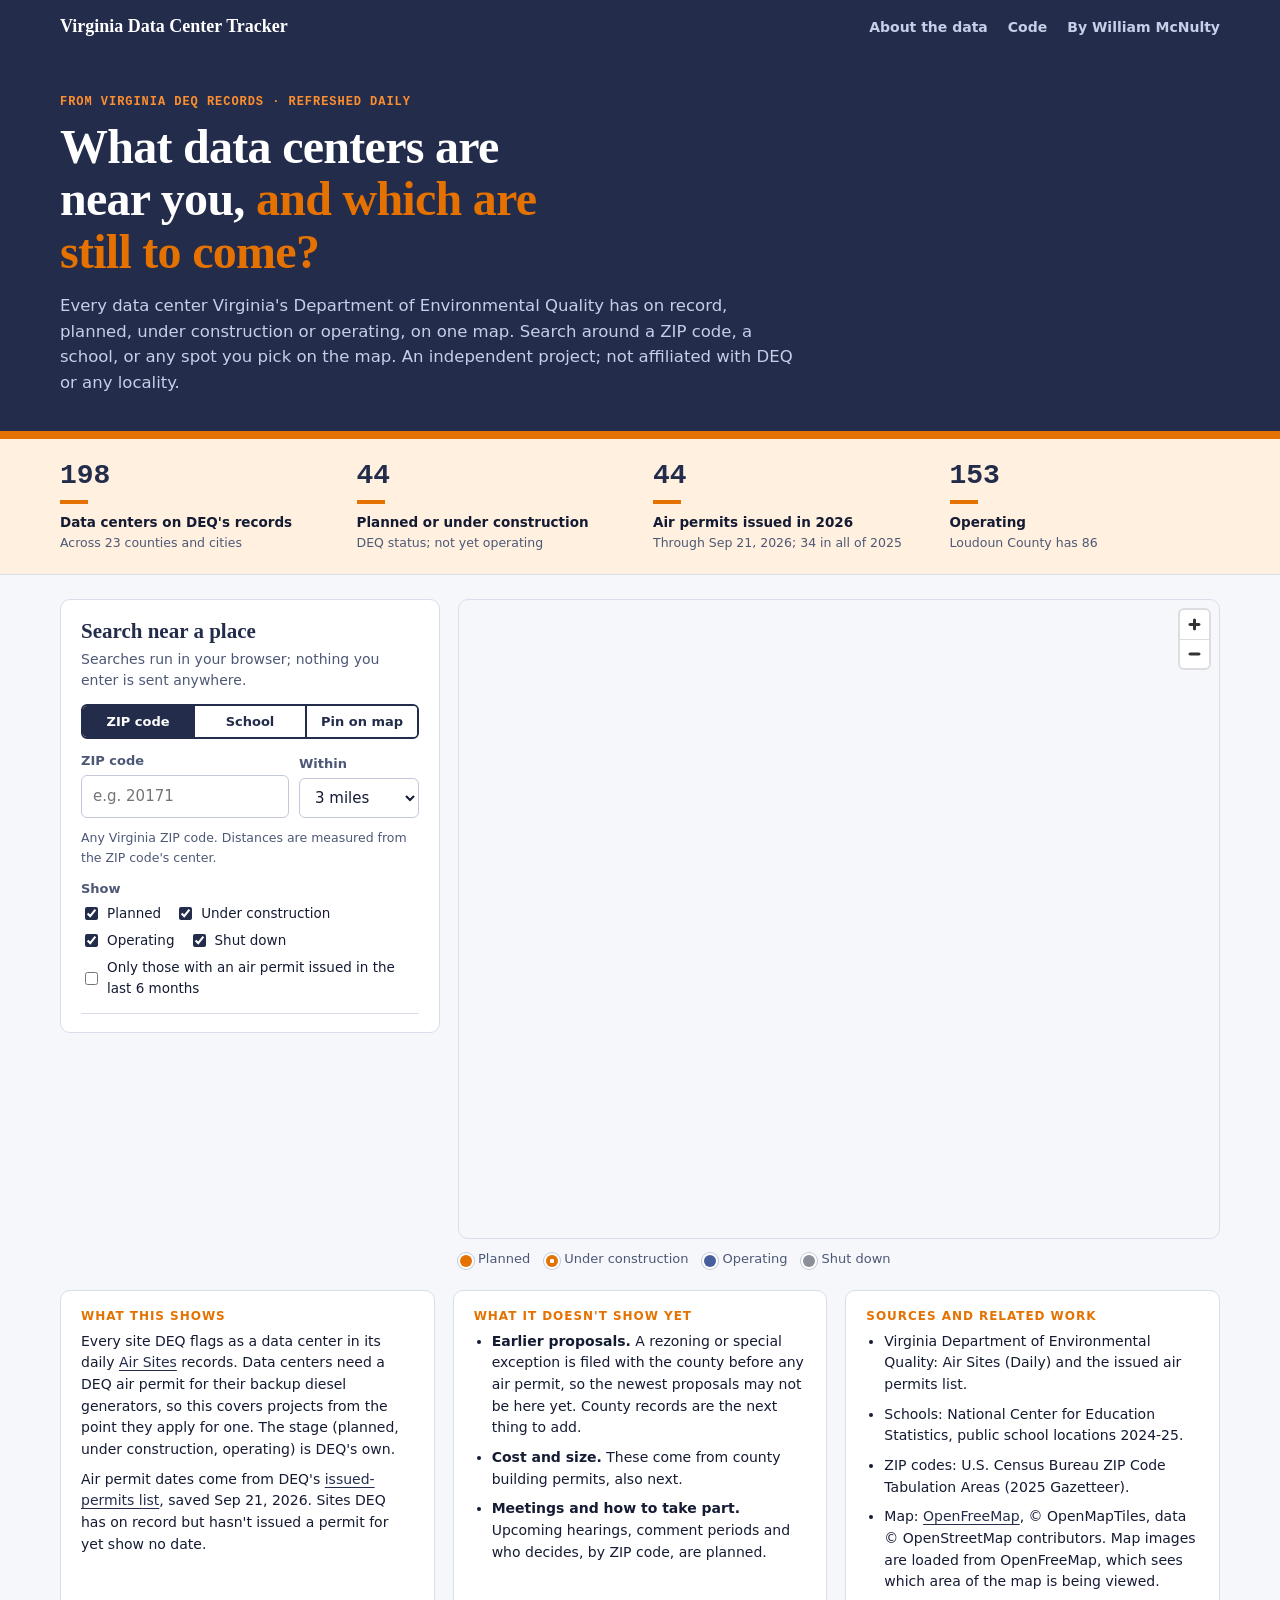
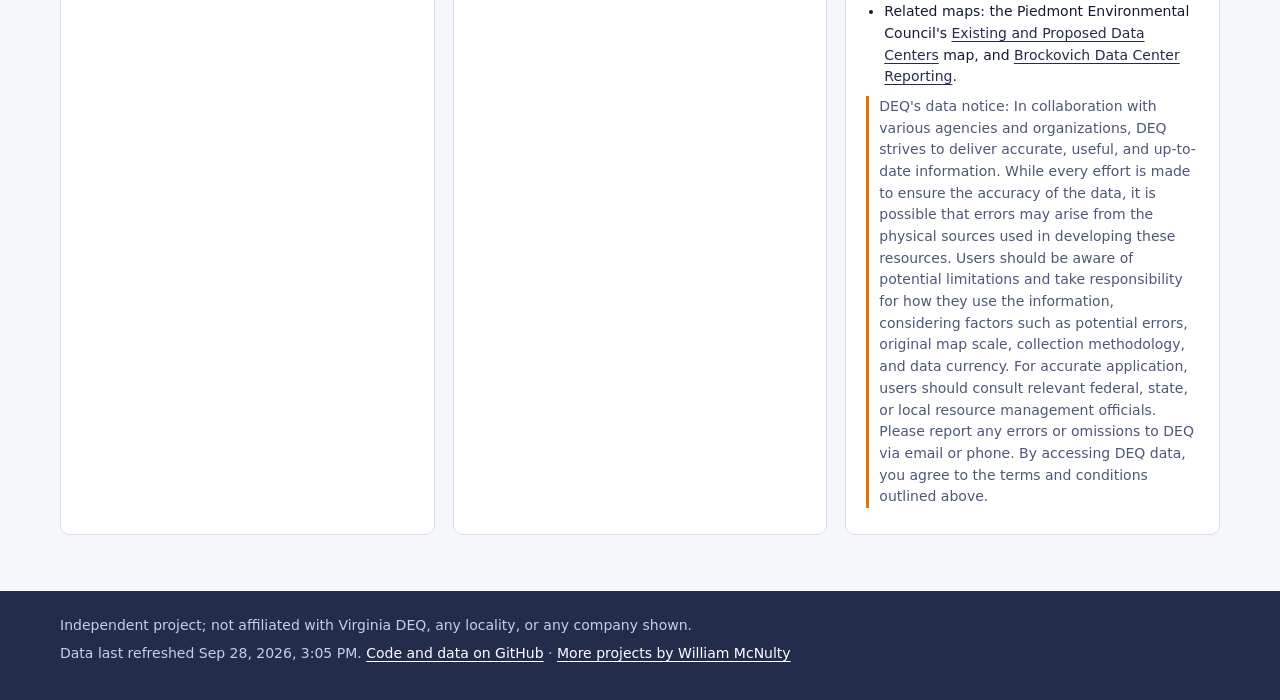
==== site/index.html @ a18e94ca "Virginia Data Center Tracker: statewide map from DEQ records Every site Virginia DEQ flags as a data" ====
<!DOCTYPE html>
<html lang="en">
<head>
<meta charset="utf-8">
<meta name="viewport" content="width=device-width, initial-scale=1">
<title>Virginia Data Center Tracker</title>
<meta name="description" content="Every data center Virginia's Department of Environmental Quality knows about, on a map: planned, under construction and operating. Search by ZIP code, school or a pin on the map.">
<meta name="theme-color" content="#232d4b">
<link rel="stylesheet" href="vendor/maplibre-gl.css">
<style>
  /* Same design language as willmcnulty.github.io and the UVA Capital Plan Tracker. Map marker colors were checked
     for colorblind separation (every pair, since any two points can sit side by side) against the basemap
     backgrounds: #495e9d / #e57200 on #f2f3f0 (light) and #6f86e0 / #d0650a on #0c0c0c (dark). Stage is never
     shown by color alone: markers carry a white ring, and every list and popup spells the stage out. */
  :root {
    color-scheme: light;
    --page: #f6f7fb; --surface: #ffffff; --ink: #141b33; --ink-2: #4d5876; --muted: #667091;
    --line: #d9deeb; --grid: #e6e9f2; --axis: #c3c9da;
    --navy: #232d4b; --orange: #e57200; --orange-ink: #141b33; --orange-tint: #fff0df; --blue-tint: #e6ebf6;
    --band: #232d4b; --band-ink: #ffffff; --band-muted: #c6cfe8; --link: #232d4b;
    --wash: rgba(35, 45, 75, 0.05);
    --st-operating: #495e9d; --st-planned: #e57200; --st-shutdown: #8a8f98;
    --serif: "Iowan Old Style", "Palatino Linotype", Palatino, Georgia, serif;
    --sans: "Segoe UI", system-ui, -apple-system, "Helvetica Neue", Arial, sans-serif;
    --mono: "Cascadia Mono", "SF Mono", Consolas, "Liberation Mono", monospace;
  }
  @media (prefers-color-scheme: dark) {
    :root {
      color-scheme: dark;
      --page: #0d1120; --surface: #161c30; --ink: #eef1fa; --ink-2: #a6b1cf; --muted: #8c97b8;
      --line: #2b3454; --grid: #232b45; --axis: #34406a;
      --navy: #aebdf0; --orange: #ff8f2e; --orange-tint: #2a1e12; --blue-tint: #1e2746;
      --band: #1a2240; --band-muted: #b9c4e4; --link: #b6c4f5; --wash: rgba(174, 189, 240, 0.07);
      --st-operating: #6f86e0; --st-planned: #d0650a; --st-shutdown: #8a8f98;
    }
  }
  * { box-sizing: border-box; }
  body { margin: 0; background: var(--page); color: var(--ink); font: 15px/1.55 var(--sans); }
  a { color: var(--link); text-underline-offset: 3px; }
  a:hover { color: var(--orange); }
  :focus-visible { outline: 3px solid var(--orange); outline-offset: 2px; }
  .wrap { max-width: 1200px; margin-inline: auto; padding-inline: 20px; }
  .band { background: var(--band); color: var(--band-ink); }
  .topbar .wrap { display: flex; flex-wrap: wrap; gap: 6px 24px; justify-content: space-between; align-items: baseline; padding-block: 16px; }
  .topbar strong { font: 600 18px var(--serif); }
  .topbar nav { display: flex; gap: 20px; flex-wrap: wrap; font-size: 14px; font-weight: 600; }
  .topbar nav a { color: var(--band-muted); text-decoration: none; }
  .topbar nav a:hover { color: var(--orange); }
  .hero { border-bottom: 8px solid var(--orange); }
  .hero .wrap { padding-block: 40px 36px; }
  .kicker { font: 700 12px var(--mono); letter-spacing: 0.08em; text-transform: uppercase; color: #ff8f2e; margin-bottom: 12px; }
  .hero h1 { font: 600 clamp(30px, 5vw, 48px)/1.1 var(--serif); letter-spacing: -0.015em; margin: 0 0 14px; max-width: 22ch; }
  .hero h1 .hl { color: var(--orange); }
  .hero p { max-width: 70ch; margin: 0; color: var(--band-muted); font-size: 16.5px; }
  .evidence { background: var(--orange-tint); border-bottom: 1px solid var(--line); }
  .evidence .wrap { display: grid; grid-template-columns: repeat(auto-fit, minmax(190px, 1fr)); gap: 16px 26px; padding-block: 22px; }
  .stat { display: flex; flex-direction: column; }
  .stat b { order: -1; font: 700 28px/1.1 var(--mono); color: var(--navy); }
  .stat b::after { content: ""; display: block; width: 28px; height: 4px; background: var(--orange); margin-top: 8px; }
  .stat span { margin-top: 8px; font-size: 13.5px; font-weight: 600; }
  .stat em { font-style: normal; font-size: 12.5px; color: var(--ink-2); }

  main { padding-block: 24px 30px; }
  .layout { display: grid; grid-template-columns: 380px minmax(0, 1fr); gap: 18px; align-items: start; }
  @media (max-width: 900px) { .layout { grid-template-columns: minmax(0, 1fr); } }
  .card { background: var(--surface); border: 1px solid var(--line); border-radius: 10px; padding: 18px 20px; }
  .card h2 { font: 600 21px/1.25 var(--serif); color: var(--navy); margin: 0 0 4px; }
  .sub { margin: 0 0 12px; color: var(--ink-2); font-size: 14px; }
  .seg { display: flex; border: 2px solid var(--navy); border-radius: 6px; overflow: hidden; margin-bottom: 12px; }
  .seg button { flex: 1; font: 700 13px var(--sans); background: var(--surface); color: var(--navy); border: 0; padding: 8px 6px; cursor: pointer; }
  .seg button + button { border-left: 2px solid var(--navy); }
  .seg button[aria-pressed="true"] { background: var(--navy); color: var(--surface); }
  label.field { display: block; font-size: 13px; font-weight: 600; color: var(--ink-2); margin-bottom: 4px; }
  input[type="text"], select {
    font: inherit; font-size: 15px; color: var(--ink); background: var(--surface); width: 100%;
    border: 1px solid var(--axis); border-radius: 6px; padding: 9px 11px;
  }
  .row { display: flex; gap: 10px; align-items: end; margin-bottom: 10px; }
  .row > div { flex: 1; }
  .row > div.narrow { flex: 0 0 120px; }
  .hint { font-size: 12.5px; color: var(--ink-2); margin: 4px 0 0; }
  .suggest { list-style: none; margin: 4px 0 0; padding: 0; border: 1px solid var(--line); border-radius: 6px; max-height: 240px; overflow: auto; }
  .suggest:empty { display: none; }
  .suggest li button { display: block; width: 100%; text-align: left; font: inherit; font-size: 14px; background: none; border: 0; border-bottom: 1px solid var(--line); padding: 8px 10px; cursor: pointer; color: var(--ink); }
  .suggest li:last-child button { border-bottom: 0; }
  .suggest li button:hover, .suggest li button:focus-visible { background: var(--wash); }
  .suggest small { color: var(--ink-2); }
  fieldset { border: 0; padding: 0; margin: 12px 0 0; }
  legend { font-size: 13px; font-weight: 600; color: var(--ink-2); padding: 0; margin-bottom: 4px; }
  .checks { display: flex; flex-wrap: wrap; gap: 6px 14px; font-size: 13.5px; }
  .checks label { display: inline-flex; align-items: center; gap: 6px; cursor: pointer; }
  .checks input { accent-color: var(--navy); }

  .summary { margin: 14px 0 8px; font-size: 14.5px; }
  .summary b { font-family: var(--mono); }
  .results { list-style: none; margin: 0; padding: 0; max-height: 520px; overflow: auto; border-top: 1px solid var(--line); }
  .results li { border-bottom: 1px solid var(--line); }
  .results button { display: grid; grid-template-columns: 16px minmax(0, 1fr) auto; gap: 2px 10px; width: 100%; text-align: left; background: none; border: 0; padding: 10px 4px; cursor: pointer; font: inherit; color: var(--ink); }
  .results button:hover, .results button:focus-visible { background: var(--wash); }
  .results .nm { font-weight: 600; font-size: 14px; line-height: 1.35; }
  .results .dist { font: 700 13px var(--mono); color: var(--navy); white-space: nowrap; }
  .results .meta { grid-column: 2 / 4; font-size: 12.5px; color: var(--ink-2); }
  .dot { width: 12px; height: 12px; border-radius: 50%; margin-top: 4px; box-shadow: 0 0 0 2px var(--surface), 0 0 0 3px var(--axis); }
  .dot.planned, .dot.construction { background: var(--st-planned); }
  .dot.operating { background: var(--st-operating); }
  .dot.shutdown, .dot.other { background: var(--st-shutdown); }
  .dot.construction { background: radial-gradient(circle, var(--surface) 0 2px, var(--st-planned) 2.5px); }
  .tag { display: inline-block; font: 700 11px var(--mono); letter-spacing: 0.04em; text-transform: uppercase; padding: 1px 7px; border-radius: 999px; background: var(--blue-tint); color: var(--navy); }
  .tag.planned, .tag.construction { background: var(--orange-tint); color: var(--ink); }

  #map { height: 640px; border-radius: 10px; border: 1px solid var(--line); overflow: hidden; }
  @media (max-width: 900px) { #map { height: 440px; } }
  .legend { display: flex; flex-wrap: wrap; gap: 6px 16px; font-size: 13px; color: var(--ink-2); margin: 10px 2px 0; }
  .legend span { display: inline-flex; align-items: center; gap: 6px; }
  .maplibregl-popup-content { background: var(--surface); color: var(--ink); border-radius: 8px; padding: 12px 14px; font: 13.5px/1.45 var(--sans); }
  .maplibregl-popup-tip { border-top-color: var(--surface) !important; border-bottom-color: var(--surface) !important; }
  .maplibregl-popup-close-button { font-size: 20px; color: var(--ink-2); padding: 0 6px; }
  .pop h3 { font: 600 15px/1.3 var(--sans); margin: 0 0 4px; padding-right: 16px; }
  .pop p { margin: 4px 0; }
  .pop .src { font-size: 12px; color: var(--ink-2); }

  .info { display: grid; grid-template-columns: repeat(auto-fit, minmax(300px, 1fr)); gap: 18px; margin-top: 20px; }
  .info h2 { font: 800 12px var(--sans); letter-spacing: 0.08em; text-transform: uppercase; color: var(--orange); margin: 0 0 8px; }
  .info p, .info li { font-size: 14px; margin: 0 0 8px; }
  .info ul { padding-left: 18px; margin: 0; }
  .disclaimer { font-size: 12.5px; color: var(--ink-2); border-left: 3px solid var(--orange); padding-left: 10px; }
  footer.band { font-size: 14px; color: var(--band-muted); margin-top: 26px; }
  footer .wrap { padding-block: 24px 36px; display: grid; gap: 6px; }
  footer a { color: var(--band-ink); }
  .sr { position: absolute; width: 1px; height: 1px; overflow: hidden; clip: rect(0 0 0 0); }
</style>
</head>
<body>
  <header class="topbar band">
    <div class="wrap">
      <strong>Virginia Data Center Tracker</strong>
      <nav aria-label="Links">
        <a href="#about">About the data</a>
        <a href="https://github.com/WillMcNulty/Virginia-Data-Center-Tracker">Code</a>
        <a href="https://willmcnulty.github.io/">By William McNulty</a>
      </nav>
    </div>
  </header>

  <section class="hero band" aria-labelledby="top">
    <div class="wrap">
      <div class="kicker">From Virginia DEQ records · refreshed daily</div>
      <h1 id="top">What data centers are near you, <span class="hl">and which are still to come?</span></h1>
      <p>Every data center Virginia's Department of Environmental Quality has on record, planned, under construction
        or operating, on one map. Search around a ZIP code, a school, or any spot you pick on the map. An independent
        project; not affiliated with DEQ or any locality.</p>
    </div>
  </section>

  <div class="evidence" aria-label="Headline numbers"><div class="wrap" id="stats"></div></div>

  <main class="wrap">
    <div class="layout">
      <section class="card" aria-labelledby="search-h">
        <h2 id="search-h">Search near a place</h2>
        <p class="sub">Searches run in your browser; nothing you enter is sent anywhere.</p>
        <div class="seg" role="group" aria-label="Search by">
          <button type="button" data-mode="zip" aria-pressed="true">ZIP code</button>
          <button type="button" data-mode="school" aria-pressed="false">School</button>
          <button type="button" data-mode="pin" aria-pressed="false">Pin on map</button>
        </div>
        <div class="row">
          <div id="q-wrap">
            <label class="field" for="q" id="q-label">ZIP code</label>
            <input type="text" id="q" inputmode="numeric" autocomplete="off" placeholder="e.g. 20171">
          </div>
          <div class="narrow">
            <label class="field" for="radius">Within</label>
            <select id="radius">
              <option value="1">1 mile</option>
              <option value="3" selected>3 miles</option>
              <option value="5">5 miles</option>
              <option value="10">10 miles</option>
              <option value="30">30 miles</option>
            </select>
          </div>
        </div>
        <p class="hint" id="q-hint">Any Virginia ZIP code. Distances are measured from the ZIP code's center.</p>
        <ul class="suggest" id="suggest" aria-label="Matching schools"></ul>
        <fieldset>
          <legend>Show</legend>
          <div class="checks" id="stage-filter">
            <label><input type="checkbox" value="planned" checked> Planned</label>
            <label><input type="checkbox" value="construction" checked> Under construction</label>
            <label><input type="checkbox" value="operating" checked> Operating</label>
            <label><input type="checkbox" value="shutdown" checked> Shut down</label>
          </div>
          <div class="checks" style="margin-top:6px">
            <label><input type="checkbox" id="recent"> Only those with an air permit issued in the last 6 months</label>
          </div>
        </fieldset>
        <p class="summary" id="summary" aria-live="polite"></p>
        <ul class="results" id="results"></ul>
      </section>

      <section aria-label="Map">
        <div id="map" role="region" aria-label="Map of data centers"></div>
        <div class="legend" id="legend" aria-hidden="true">
          <span><i class="dot planned"></i> Planned</span>
          <span><i class="dot construction"></i> Under construction</span>
          <span><i class="dot operating"></i> Operating</span>
          <span><i class="dot shutdown"></i> Shut down</span>
        </div>
      </section>
    </div>

    <div class="info" id="about">
      <div class="card">
        <h2>What this shows</h2>
        <p>Every site DEQ flags as a data center in its daily <a href="https://apps.deq.virginia.gov/arcgis/rest/services/public/EDMA/MapServer/294">Air Sites</a> records.
          Data centers need a DEQ air permit for their backup diesel generators, so this covers projects from the
          point they apply for one. The stage (planned, under construction, operating) is DEQ's own.</p>
        <p>Air permit dates come from DEQ's <a href="https://www.deq.virginia.gov/news-info/shortcuts/permits/air/issued-air-permits-for-data-centers">issued-permits list</a>,
          saved <span id="snap-date"></span>. Sites DEQ has on record but hasn't issued a permit for yet show no date.</p>
      </div>
      <div class="card">
        <h2>What it doesn't show yet</h2>
        <ul>
          <li><b>Earlier proposals.</b> A rezoning or special exception is filed with the county before any air permit,
            so the newest proposals may not be here yet. County records are the next thing to add.</li>
          <li><b>Cost and size.</b> These come from county building permits, also next.</li>
          <li><b>Meetings and how to take part.</b> Upcoming hearings, comment periods and who decides, by ZIP code, are planned.</li>
        </ul>
      </div>
      <div class="card">
        <h2>Sources and related work</h2>
        <ul>
          <li>Virginia Department of Environmental Quality: Air Sites (Daily) and the issued air permits list.</li>
          <li>Schools: National Center for Education Statistics, public school locations 2024-25.</li>
          <li>ZIP codes: U.S. Census Bureau ZIP Code Tabulation Areas (2025 Gazetteer).</li>
          <li>Map: <a href="https://openfreemap.org/">OpenFreeMap</a>, © OpenMapTiles, data © OpenStreetMap contributors.
            Map images are loaded from OpenFreeMap, which sees which area of the map is being viewed.</li>
          <li>Related maps: the Piedmont Environmental Council's <a href="https://www.pecva.org/region/culpeper/existing-and-proposed-data-centers-a-web-map/">Existing and Proposed Data Centers</a> map, and
            <a href="https://brockovichdatacenter.com/">Brockovich Data Center Reporting</a>.</li>
        </ul>
        <p class="disclaimer" id="disclaimer"></p>
      </div>
    </div>
  </main>

  <footer class="band">
    <div class="wrap" id="footer">
      <div>Independent project; not affiliated with Virginia DEQ, any locality, or any company shown.</div>
      <div>Data last refreshed <span id="built"></span>. <a href="https://github.com/WillMcNulty/Virginia-Data-Center-Tracker">Code and data on GitHub</a> · <a href="https://willmcnulty.github.io/">More projects by William McNulty</a></div>
    </div>
  </footer>
  <script type="module" src="app.js"></script>
</body>
</html>
---- site/vendor/maplibre-gl.css ----
.maplibregl-map{font:12px/20px Helvetica Neue,Arial,Helvetica,sans-serif;overflow:hidden;position:relative;-webkit-tap-highlight-color:rgb(0 0 0/0);-webkit-touch-callout:none}.maplibregl-canvas{position:absolute;left:0;top:0}.maplibregl-map:fullscreen{width:100%;height:100%}.maplibregl-ctrl-group button.maplibregl-ctrl-compass{touch-action:none}.maplibregl-canvas-container.maplibregl-interactive,.maplibregl-ctrl-group button.maplibregl-ctrl-compass{cursor:grab;-webkit-user-select:none;-moz-user-select:none;user-select:none}.maplibregl-canvas-container.maplibregl-interactive.maplibregl-track-pointer{cursor:pointer}.maplibregl-canvas-container.maplibregl-interactive:active,.maplibregl-ctrl-group button.maplibregl-ctrl-compass:active{cursor:grabbing}.maplibregl-canvas-container.maplibregl-touch-zoom-rotate,.maplibregl-canvas-container.maplibregl-touch-zoom-rotate .maplibregl-canvas{touch-action:pan-x pan-y}.maplibregl-canvas-container.maplibregl-touch-drag-pan,.maplibregl-canvas-container.maplibregl-touch-drag-pan .maplibregl-canvas{touch-action:pinch-zoom}.maplibregl-canvas-container.maplibregl-touch-zoom-rotate.maplibregl-touch-drag-pan,.maplibregl-canvas-container.maplibregl-touch-zoom-rotate.maplibregl-touch-drag-pan .maplibregl-canvas{touch-action:none}.maplibregl-canvas-container.maplibregl-touch-drag-pan.maplibregl-cooperative-gestures,.maplibregl-canvas-container.maplibregl-touch-drag-pan.maplibregl-cooperative-gestures .maplibregl-canvas{touch-action:pan-x pan-y}.maplibregl-ctrl-bottom-left,.maplibregl-ctrl-bottom-right,.maplibregl-ctrl-top-left,.maplibregl-ctrl-top-right{position:absolute;pointer-events:none;z-index:2}.maplibregl-ctrl-top-left{top:0;left:0}.maplibregl-ctrl-top-right{top:0;right:0}.maplibregl-ctrl-bottom-left{bottom:0;left:0}.maplibregl-ctrl-bottom-right{right:0;bottom:0}.maplibregl-ctrl{clear:both;pointer-events:auto;transform:translate(0)}.maplibregl-ctrl-top-left .maplibregl-ctrl{margin:10px 0 0 10px;float:left}.maplibregl-ctrl-top-right .maplibregl-ctrl{margin:10px 10px 0 0;float:right}.maplibregl-ctrl-bottom-left .maplibregl-ctrl{margin:0 0 10px 10px;float:left}.maplibregl-ctrl-bottom-right .maplibregl-ctrl{margin:0 10px 10px 0;float:right}.maplibregl-ctrl-group{border-radius:4px;background:#fff}.maplibregl-ctrl-group:not(:empty){box-shadow:0 0 0 2px rgba(0,0,0,.1)}@media (forced-colors:active){.maplibregl-ctrl-group:not(:empty){box-shadow:0 0 0 2px ButtonText}}.maplibregl-ctrl-group button{width:29px;height:29px;display:block;padding:0;outline:none;border:0;box-sizing:border-box;background-color:transparent;cursor:pointer}.maplibregl-ctrl button{-webkit-user-select:none;-moz-user-select:none;user-select:none}.maplibregl-ctrl-group button+button{border-top:1px solid #ddd}.maplibregl-ctrl button .maplibregl-ctrl-icon{display:block;width:100%;height:100%;background-repeat:no-repeat;background-position:50%}@media (forced-colors:active){.maplibregl-ctrl-icon{background-color:transparent}.maplibregl-ctrl-group button+button{border-top:1px solid ButtonText}}.maplibregl-ctrl button::-moz-focus-inner{border:0;padding:0}.maplibregl-ctrl-attrib-button:focus,.maplibregl-ctrl-group button:focus{box-shadow:0 0 2px 2px #0096ff}.maplibregl-ctrl button:disabled{cursor:not-allowed}.maplibregl-ctrl button:disabled .maplibregl-ctrl-icon{opacity:.25}@media (hover:hover){.maplibregl-ctrl button:not(:disabled):hover{background-color:rgba(0,0,0,.05)}}.maplibregl-ctrl button:not(:disabled):active{background-color:rgba(0,0,0,.05)}.maplibregl-ctrl-group button:focus:focus-visible{box-shadow:0 0 2px 2px #0096ff}.maplibregl-ctrl-group button:focus:not(:focus-visible){box-shadow:none}.maplibregl-ctrl-group button:focus:first-child{border-radius:4px 4px 0 0}.maplibregl-ctrl-group button:focus:last-child{border-radius:0 0 4px 4px}.maplibregl-ctrl-group button:focus:only-child{border-radius:inherit}.maplibregl-ctrl button.maplibregl-ctrl-zoom-out .maplibregl-ctrl-icon{background-image:url("data:image/svg+xml;charset=utf-8,%3Csvg%20xmlns%3D%22http%3A%2F%2Fwww.w3.org%2F2000%2Fsvg%22%20width%3D%2229%22%20height%3D%2229%22%20fill%3D%22%23333%22%20viewBox%3D%220%200%2029%2029%22%3E%3Cpath%20d%3D%22M10%2013c-.75%200-1.5.75-1.5%201.5S9.25%2016%2010%2016h9c.75%200%201.5-.75%201.5-1.5S19.75%2013%2019%2013z%22%2F%3E%3C%2Fsvg%3E")}.maplibregl-ctrl button.maplibregl-ctrl-zoom-in .maplibregl-ctrl-icon{background-image:url("data:image/svg+xml;charset=utf-8,%3Csvg%20xmlns%3D%22http%3A%2F%2Fwww.w3.org%2F2000%2Fsvg%22%20width%3D%2229%22%20height%3D%2229%22%20fill%3D%22%23333%22%20viewBox%3D%220%200%2029%2029%22%3E%3Cpath%20d%3D%22M14.5%208.5c-.75%200-1.5.75-1.5%201.5v3h-3c-.75%200-1.5.75-1.5%201.5S9.25%2016%2010%2016h3v3c0%20.75.75%201.5%201.5%201.5S16%2019.75%2016%2019v-3h3c.75%200%201.5-.75%201.5-1.5S19.75%2013%2019%2013h-3v-3c0-.75-.75-1.5-1.5-1.5%22%2F%3E%3C%2Fsvg%3E")}@media (forced-colors:active){.maplibregl-ctrl button.maplibregl-ctrl-zoom-out .maplibregl-ctrl-icon{background-image:url("data:image/svg+xml;charset=utf-8,%3Csvg%20xmlns%3D%22http%3A%2F%2Fwww.w3.org%2F2000%2Fsvg%22%20width%3D%2229%22%20height%3D%2229%22%20fill%3D%22%23fff%22%20viewBox%3D%220%200%2029%2029%22%3E%3Cpath%20d%3D%22M10%2013c-.75%200-1.5.75-1.5%201.5S9.25%2016%2010%2016h9c.75%200%201.5-.75%201.5-1.5S19.75%2013%2019%2013z%22%2F%3E%3C%2Fsvg%3E")}.maplibregl-ctrl button.maplibregl-ctrl-zoom-in .maplibregl-ctrl-icon{background-image:url("data:image/svg+xml;charset=utf-8,%3Csvg%20xmlns%3D%22http%3A%2F%2Fwww.w3.org%2F2000%2Fsvg%22%20width%3D%2229%22%20height%3D%2229%22%20fill%3D%22%23fff%22%20viewBox%3D%220%200%2029%2029%22%3E%3Cpath%20d%3D%22M14.5%208.5c-.75%200-1.5.75-1.5%201.5v3h-3c-.75%200-1.5.75-1.5%201.5S9.25%2016%2010%2016h3v3c0%20.75.75%201.5%201.5%201.5S16%2019.75%2016%2019v-3h3c.75%200%201.5-.75%201.5-1.5S19.75%2013%2019%2013h-3v-3c0-.75-.75-1.5-1.5-1.5%22%2F%3E%3C%2Fsvg%3E")}}@media (forced-colors:active) and (prefers-color-scheme:light){.maplibregl-ctrl button.maplibregl-ctrl-zoom-out .maplibregl-ctrl-icon{background-image:url("data:image/svg+xml;charset=utf-8,%3Csvg%20xmlns%3D%22http%3A%2F%2Fwww.w3.org%2F2000%2Fsvg%22%20width%3D%2229%22%20height%3D%2229%22%20viewBox%3D%220%200%2029%2029%22%3E%3Cpath%20d%3D%22M10%2013c-.75%200-1.5.75-1.5%201.5S9.25%2016%2010%2016h9c.75%200%201.5-.75%201.5-1.5S19.75%2013%2019%2013z%22%2F%3E%3C%2Fsvg%3E")}.maplibregl-ctrl button.maplibregl-ctrl-zoom-in .maplibregl-ctrl-icon{background-image:url("data:image/svg+xml;charset=utf-8,%3Csvg%20xmlns%3D%22http%3A%2F%2Fwww.w3.org%2F2000%2Fsvg%22%20width%3D%2229%22%20height%3D%2229%22%20viewBox%3D%220%200%2029%2029%22%3E%3Cpath%20d%3D%22M14.5%208.5c-.75%200-1.5.75-1.5%201.5v3h-3c-.75%200-1.5.75-1.5%201.5S9.25%2016%2010%2016h3v3c0%20.75.75%201.5%201.5%201.5S16%2019.75%2016%2019v-3h3c.75%200%201.5-.75%201.5-1.5S19.75%2013%2019%2013h-3v-3c0-.75-.75-1.5-1.5-1.5%22%2F%3E%3C%2Fsvg%3E")}}.maplibregl-ctrl button.maplibregl-ctrl-fullscreen .maplibregl-ctrl-icon{background-image:url("data:image/svg+xml;charset=utf-8,%3Csvg%20xmlns%3D%22http%3A%2F%2Fwww.w3.org%2F2000%2Fsvg%22%20width%3D%2229%22%20height%3D%2229%22%20fill%3D%22%23333%22%20viewBox%3D%220%200%2029%2029%22%3E%3Cpath%20d%3D%22M24%2016v5.5c0%201.75-.75%202.5-2.5%202.5H16v-1l3-1.5-4-5.5%201-1%205.5%204%201.5-3zM6%2016l1.5%203%205.5-4%201%201-4%205.5%203%201.5v1H7.5C5.75%2024%205%2023.25%205%2021.5V16zm7-11v1l-3%201.5%204%205.5-1%201-5.5-4L6%2013H5V7.5C5%205.75%205.75%205%207.5%205zm11%202.5c0-1.75-.75-2.5-2.5-2.5H16v1l3%201.5-4%205.5%201%201%205.5-4%201.5%203h1z%22%2F%3E%3C%2Fsvg%3E")}.maplibregl-ctrl button.maplibregl-ctrl-shrink .maplibregl-ctrl-icon{background-image:url("data:image/svg+xml;charset=utf-8,%3Csvg%20xmlns%3D%22http%3A%2F%2Fwww.w3.org%2F2000%2Fsvg%22%20width%3D%2229%22%20height%3D%2229%22%20viewBox%3D%220%200%2029%2029%22%3E%3Cpath%20d%3D%22M18.5%2016c-1.75%200-2.5.75-2.5%202.5V24h1l1.5-3%205.5%204%201-1-4-5.5%203-1.5v-1zM13%2018.5c0-1.75-.75-2.5-2.5-2.5H5v1l3%201.5L4%2024l1%201%205.5-4%201.5%203h1zm3-8c0%201.75.75%202.5%202.5%202.5H24v-1l-3-1.5L25%205l-1-1-5.5%204L17%205h-1zM10.5%2013c1.75%200%202.5-.75%202.5-2.5V5h-1l-1.5%203L5%204%204%205l4%205.5L5%2012v1z%22%2F%3E%3C%2Fsvg%3E")}@media (forced-colors:active){.maplibregl-ctrl button.maplibregl-ctrl-fullscreen .maplibregl-ctrl-icon{background-image:url("data:image/svg+xml;charset=utf-8,%3Csvg%20xmlns%3D%22http%3A%2F%2Fwww.w3.org%2F2000%2Fsvg%22%20width%3D%2229%22%20height%3D%2229%22%20fill%3D%22%23fff%22%20viewBox%3D%220%200%2029%2029%22%3E%3Cpath%20d%3D%22M24%2016v5.5c0%201.75-.75%202.5-2.5%202.5H16v-1l3-1.5-4-5.5%201-1%205.5%204%201.5-3zM6%2016l1.5%203%205.5-4%201%201-4%205.5%203%201.5v1H7.5C5.75%2024%205%2023.25%205%2021.5V16zm7-11v1l-3%201.5%204%205.5-1%201-5.5-4L6%2013H5V7.5C5%205.75%205.75%205%207.5%205zm11%202.5c0-1.75-.75-2.5-2.5-2.5H16v1l3%201.5-4%205.5%201%201%205.5-4%201.5%203h1z%22%2F%3E%3C%2Fsvg%3E")}.maplibregl-ctrl button.maplibregl-ctrl-shrink .maplibregl-ctrl-icon{background-image:url("data:image/svg+xml;charset=utf-8,%3Csvg%20xmlns%3D%22http%3A%2F%2Fwww.w3.org%2F2000%2Fsvg%22%20width%3D%2229%22%20height%3D%2229%22%20fill%3D%22%23fff%22%20viewBox%3D%220%200%2029%2029%22%3E%3Cpath%20d%3D%22M18.5%2016c-1.75%200-2.5.75-2.5%202.5V24h1l1.5-3%205.5%204%201-1-4-5.5%203-1.5v-1zM13%2018.5c0-1.75-.75-2.5-2.5-2.5H5v1l3%201.5L4%2024l1%201%205.5-4%201.5%203h1zm3-8c0%201.75.75%202.5%202.5%202.5H24v-1l-3-1.5L25%205l-1-1-5.5%204L17%205h-1zM10.5%2013c1.75%200%202.5-.75%202.5-2.5V5h-1l-1.5%203L5%204%204%205l4%205.5L5%2012v1z%22%2F%3E%3C%2Fsvg%3E")}}@media (forced-colors:active) and (prefers-color-scheme:light){.maplibregl-ctrl button.maplibregl-ctrl-fullscreen .maplibregl-ctrl-icon{background-image:url("data:image/svg+xml;charset=utf-8,%3Csvg%20xmlns%3D%22http%3A%2F%2Fwww.w3.org%2F2000%2Fsvg%22%20width%3D%2229%22%20height%3D%2229%22%20viewBox%3D%220%200%2029%2029%22%3E%3Cpath%20d%3D%22M24%2016v5.5c0%201.75-.75%202.5-2.5%202.5H16v-1l3-1.5-4-5.5%201-1%205.5%204%201.5-3zM6%2016l1.5%203%205.5-4%201%201-4%205.5%203%201.5v1H7.5C5.75%2024%205%2023.25%205%2021.5V16zm7-11v1l-3%201.5%204%205.5-1%201-5.5-4L6%2013H5V7.5C5%205.75%205.75%205%207.5%205zm11%202.5c0-1.75-.75-2.5-2.5-2.5H16v1l3%201.5-4%205.5%201%201%205.5-4%201.5%203h1z%22%2F%3E%3C%2Fsvg%3E")}.maplibregl-ctrl button.maplibregl-ctrl-shrink .maplibregl-ctrl-icon{background-image:url("data:image/svg+xml;charset=utf-8,%3Csvg%20xmlns%3D%22http%3A%2F%2Fwww.w3.org%2F2000%2Fsvg%22%20width%3D%2229%22%20height%3D%2229%22%20viewBox%3D%220%200%2029%2029%22%3E%3Cpath%20d%3D%22M18.5%2016c-1.75%200-2.5.75-2.5%202.5V24h1l1.5-3%205.5%204%201-1-4-5.5%203-1.5v-1zM13%2018.5c0-1.75-.75-2.5-2.5-2.5H5v1l3%201.5L4%2024l1%201%205.5-4%201.5%203h1zm3-8c0%201.75.75%202.5%202.5%202.5H24v-1l-3-1.5L25%205l-1-1-5.5%204L17%205h-1zM10.5%2013c1.75%200%202.5-.75%202.5-2.5V5h-1l-1.5%203L5%204%204%205l4%205.5L5%2012v1z%22%2F%3E%3C%2Fsvg%3E")}}.maplibregl-ctrl button.maplibregl-ctrl-compass .maplibregl-ctrl-icon{background-image:url("data:image/svg+xml;charset=utf-8,%3Csvg%20xmlns%3D%22http%3A%2F%2Fwww.w3.org%2F2000%2Fsvg%22%20width%3D%2229%22%20height%3D%2229%22%20fill%3D%22%23333%22%20viewBox%3D%220%200%2029%2029%22%3E%3Cpath%20d%3D%22m10.5%2014%204-8%204%208z%22%2F%3E%3Cpath%20fill%3D%22%23ccc%22%20d%3D%22m10.5%2016%204%208%204-8z%22%2F%3E%3C%2Fsvg%3E")}@media (forced-colors:active){.maplibregl-ctrl button.maplibregl-ctrl-compass .maplibregl-ctrl-icon{background-image:url("data:image/svg+xml;charset=utf-8,%3Csvg%20xmlns%3D%22http%3A%2F%2Fwww.w3.org%2F2000%2Fsvg%22%20width%3D%2229%22%20height%3D%2229%22%20fill%3D%22%23fff%22%20viewBox%3D%220%200%2029%2029%22%3E%3Cpath%20d%3D%22m10.5%2014%204-8%204%208z%22%2F%3E%3Cpath%20fill%3D%22%23ccc%22%20d%3D%22m10.5%2016%204%208%204-8z%22%2F%3E%3C%2Fsvg%3E")}}@media (forced-colors:active) and (prefers-color-scheme:light){.maplibregl-ctrl button.maplibregl-ctrl-compass .maplibregl-ctrl-icon{background-image:url("data:image/svg+xml;charset=utf-8,%3Csvg%20xmlns%3D%22http%3A%2F%2Fwww.w3.org%2F2000%2Fsvg%22%20width%3D%2229%22%20height%3D%2229%22%20viewBox%3D%220%200%2029%2029%22%3E%3Cpath%20d%3D%22m10.5%2014%204-8%204%208z%22%2F%3E%3Cpath%20fill%3D%22%23ccc%22%20d%3D%22m10.5%2016%204%208%204-8z%22%2F%3E%3C%2Fsvg%3E")}}.maplibregl-ctrl button.maplibregl-ctrl-globe .maplibregl-ctrl-icon{background-image:url("data:image/svg+xml;charset=utf-8,%3Csvg%20xmlns%3D%22http%3A%2F%2Fwww.w3.org%2F2000%2Fsvg%22%20width%3D%2222%22%20height%3D%2222%22%20fill%3D%22none%22%20stroke%3D%22%23333%22%20viewBox%3D%220%200%2022%2022%22%3E%3Ccircle%20cx%3D%2211%22%20cy%3D%2211%22%20r%3D%228.5%22%2F%3E%3Cpath%20d%3D%22M17.5%2011c0%204.819-3.02%208.5-6.5%208.5S4.5%2015.819%204.5%2011%207.52%202.5%2011%202.5s6.5%203.681%206.5%208.5Z%22%2F%3E%3Cpath%20d%3D%22M13.5%2011c0%202.447-.331%204.64-.853%206.206-.262.785-.562%201.384-.872%201.777-.314.399-.58.517-.775.517s-.461-.118-.775-.517c-.31-.393-.61-.992-.872-1.777C8.831%2015.64%208.5%2013.446%208.5%2011s.331-4.64.853-6.206c.262-.785.562-1.384.872-1.777.314-.399.58-.517.775-.517s.461.118.775.517c.31.393.61.992.872%201.777.522%201.565.853%203.76.853%206.206Z%22%2F%3E%3Cpath%20d%3D%22M11%207.5c-1.909%200-3.622-.166-4.845-.428-.616-.132-1.08-.283-1.379-.434a1.3%201.3%200%200%201-.224-.138q.07-.058.224-.138c.299-.151.763-.302%201.379-.434C7.378%205.666%209.091%205.5%2011%205.5s3.622.166%204.845.428c.616.132%201.08.283%201.379.434.105.053.177.1.224.138q-.07.058-.224.138c-.299.151-.763.302-1.379.434-1.223.262-2.936.428-4.845.428Zm0%209c-1.909%200-3.622-.166-4.845-.428-.616-.132-1.08-.283-1.379-.434a1.3%201.3%200%200%201-.224-.138%201.3%201.3%200%200%201%20.224-.138c.299-.151.763-.302%201.379-.434C7.378%2014.666%209.091%2014.5%2011%2014.5s3.622.166%204.845.428c.616.132%201.08.283%201.379.434.105.053.177.1.224.138a1.3%201.3%200%200%201-.224.138c-.299.151-.763.302-1.379.434-1.223.262-2.936.428-4.845.428Zm0-4c-2.46%200-4.672-.222-6.255-.574-.796-.177-1.406-.38-1.805-.59a1.5%201.5%200%200%201-.39-.272.3.3%200%200%201-.047-.064.3.3%200%200%201%20.048-.064c.066-.073.189-.167.389-.272.399-.21%201.009-.413%201.805-.59C6.328%209.722%208.54%209.5%2011%209.5s4.672.222%206.256.574c.795.177%201.405.38%201.804.59.2.105.323.2.39.272a.3.3%200%200%201%20.047.064.3.3%200%200%201-.048.064%201.4%201.4%200%200%201-.389.272c-.399.21-1.009.413-1.804.59-1.584.352-3.796.574-6.256.574Zm-8.501-1.51v.002zm0%20.018v.002zm17.002.002v-.002zm0-.018v-.002z%22%2F%3E%3C%2Fsvg%3E")}.maplibregl-ctrl button.maplibregl-ctrl-globe-enabled .maplibregl-ctrl-icon{background-image:url("data:image/svg+xml;charset=utf-8,%3Csvg%20xmlns%3D%22http%3A%2F%2Fwww.w3.org%2F2000%2Fsvg%22%20width%3D%2222%22%20height%3D%2222%22%20fill%3D%22none%22%20stroke%3D%22%2333b5e5%22%20viewBox%3D%220%200%2022%2022%22%3E%3Ccircle%20cx%3D%2211%22%20cy%3D%2211%22%20r%3D%228.5%22%2F%3E%3Cpath%20d%3D%22M17.5%2011c0%204.819-3.02%208.5-6.5%208.5S4.5%2015.819%204.5%2011%207.52%202.5%2011%202.5s6.5%203.681%206.5%208.5Z%22%2F%3E%3Cpath%20d%3D%22M13.5%2011c0%202.447-.331%204.64-.853%206.206-.262.785-.562%201.384-.872%201.777-.314.399-.58.517-.775.517s-.461-.118-.775-.517c-.31-.393-.61-.992-.872-1.777C8.831%2015.64%208.5%2013.446%208.5%2011s.331-4.64.853-6.206c.262-.785.562-1.384.872-1.777.314-.399.58-.517.775-.517s.461.118.775.517c.31.393.61.992.872%201.777.522%201.565.853%203.76.853%206.206Z%22%2F%3E%3Cpath%20d%3D%22M11%207.5c-1.909%200-3.622-.166-4.845-.428-.616-.132-1.08-.283-1.379-.434a1.3%201.3%200%200%201-.224-.138q.07-.058.224-.138c.299-.151.763-.302%201.379-.434C7.378%205.666%209.091%205.5%2011%205.5s3.622.166%204.845.428c.616.132%201.08.283%201.379.434.105.053.177.1.224.138q-.07.058-.224.138c-.299.151-.763.302-1.379.434-1.223.262-2.936.428-4.845.428Zm0%209c-1.909%200-3.622-.166-4.845-.428-.616-.132-1.08-.283-1.379-.434a1.3%201.3%200%200%201-.224-.138%201.3%201.3%200%200%201%20.224-.138c.299-.151.763-.302%201.379-.434C7.378%2014.666%209.091%2014.5%2011%2014.5s3.622.166%204.845.428c.616.132%201.08.283%201.379.434.105.053.177.1.224.138a1.3%201.3%200%200%201-.224.138c-.299.151-.763.302-1.379.434-1.223.262-2.936.428-4.845.428Zm0-4c-2.46%200-4.672-.222-6.255-.574-.796-.177-1.406-.38-1.805-.59a1.5%201.5%200%200%201-.39-.272.3.3%200%200%201-.047-.064.3.3%200%200%201%20.048-.064c.066-.073.189-.167.389-.272.399-.21%201.009-.413%201.805-.59C6.328%209.722%208.54%209.5%2011%209.5s4.672.222%206.256.574c.795.177%201.405.38%201.804.59.2.105.323.2.39.272a.3.3%200%200%201%20.047.064.3.3%200%200%201-.048.064%201.4%201.4%200%200%201-.389.272c-.399.21-1.009.413-1.804.59-1.584.352-3.796.574-6.256.574Zm-8.501-1.51v.002zm0%20.018v.002zm17.002.002v-.002zm0-.018v-.002z%22%2F%3E%3C%2Fsvg%3E")}.maplibregl-ctrl button.maplibregl-ctrl-terrain .maplibregl-ctrl-icon{background-image:url("data:image/svg+xml;charset=utf-8,%3Csvg%20xmlns%3D%22http%3A%2F%2Fwww.w3.org%2F2000%2Fsvg%22%20width%3D%2222%22%20height%3D%2222%22%20fill%3D%22%23333%22%20viewBox%3D%220%200%2022%2022%22%3E%3Cpath%20d%3D%22m1.754%2013.406%204.453-4.851%203.09%203.09%203.281%203.277.969-.969-3.309-3.312%203.844-4.121%206.148%206.886h1.082v-.855l-7.207-8.07-4.84%205.187L6.169%206.57l-5.48%205.965v.871ZM.688%2016.844h20.625v1.375H.688Zm0%200%22%2F%3E%3C%2Fsvg%3E")}.maplibregl-ctrl button.maplibregl-ctrl-terrain-enabled .maplibregl-ctrl-icon{background-image:url("data:image/svg+xml;charset=utf-8,%3Csvg%20xmlns%3D%22http%3A%2F%2Fwww.w3.org%2F2000%2Fsvg%22%20width%3D%2222%22%20height%3D%2222%22%20fill%3D%22%2333b5e5%22%20viewBox%3D%220%200%2022%2022%22%3E%3Cpath%20d%3D%22m1.754%2013.406%204.453-4.851%203.09%203.09%203.281%203.277.969-.969-3.309-3.312%203.844-4.121%206.148%206.886h1.082v-.855l-7.207-8.07-4.84%205.187L6.169%206.57l-5.48%205.965v.871ZM.688%2016.844h20.625v1.375H.688Zm0%200%22%2F%3E%3C%2Fsvg%3E")}.maplibregl-ctrl button.maplibregl-ctrl-geolocate .maplibregl-ctrl-icon{background-image:url("data:image/svg+xml;charset=utf-8,%3Csvg%20xmlns%3D%22http%3A%2F%2Fwww.w3.org%2F2000%2Fsvg%22%20width%3D%2229%22%20height%3D%2229%22%20fill%3D%22%23333%22%20viewBox%3D%220%200%2020%2020%22%3E%3Cpath%20d%3D%22M10%204C9%204%209%205%209%205v.1A5%205%200%200%200%205.1%209H5s-1%200-1%201%201%201%201%201h.1A5%205%200%200%200%209%2014.9v.1s0%201%201%201%201-1%201-1v-.1a5%205%200%200%200%203.9-3.9h.1s1%200%201-1-1-1-1-1h-.1A5%205%200%200%200%2011%205.1V5s0-1-1-1m0%202.5a3.5%203.5%200%201%201%200%207%203.5%203.5%200%201%201%200-7%22%2F%3E%3Ccircle%20cx%3D%2210%22%20cy%3D%2210%22%20r%3D%222%22%2F%3E%3C%2Fsvg%3E")}.maplibregl-ctrl button.maplibregl-ctrl-geolocate:disabled .maplibregl-ctrl-icon{background-image:url("data:image/svg+xml;charset=utf-8,%3Csvg%20xmlns%3D%22http%3A%2F%2Fwww.w3.org%2F2000%2Fsvg%22%20width%3D%2229%22%20height%3D%2229%22%20fill%3D%22%23aaa%22%20viewBox%3D%220%200%2020%2020%22%3E%3Cpath%20d%3D%22M10%204C9%204%209%205%209%205v.1A5%205%200%200%200%205.1%209H5s-1%200-1%201%201%201%201%201h.1A5%205%200%200%200%209%2014.9v.1s0%201%201%201%201-1%201-1v-.1a5%205%200%200%200%203.9-3.9h.1s1%200%201-1-1-1-1-1h-.1A5%205%200%200%200%2011%205.1V5s0-1-1-1m0%202.5a3.5%203.5%200%201%201%200%207%203.5%203.5%200%201%201%200-7%22%2F%3E%3Ccircle%20cx%3D%2210%22%20cy%3D%2210%22%20r%3D%222%22%2F%3E%3Cpath%20fill%3D%22red%22%20d%3D%22m14%205%201%201-9%209-1-1z%22%2F%3E%3C%2Fsvg%3E")}.maplibregl-ctrl button.maplibregl-ctrl-geolocate.maplibregl-ctrl-geolocate-active .maplibregl-ctrl-icon{background-image:url("data:image/svg+xml;charset=utf-8,%3Csvg%20xmlns%3D%22http%3A%2F%2Fwww.w3.org%2F2000%2Fsvg%22%20width%3D%2229%22%20height%3D%2229%22%20fill%3D%22%2333b5e5%22%20viewBox%3D%220%200%2020%2020%22%3E%3Cpath%20d%3D%22M10%204C9%204%209%205%209%205v.1A5%205%200%200%200%205.1%209H5s-1%200-1%201%201%201%201%201h.1A5%205%200%200%200%209%2014.9v.1s0%201%201%201%201-1%201-1v-.1a5%205%200%200%200%203.9-3.9h.1s1%200%201-1-1-1-1-1h-.1A5%205%200%200%200%2011%205.1V5s0-1-1-1m0%202.5a3.5%203.5%200%201%201%200%207%203.5%203.5%200%201%201%200-7%22%2F%3E%3Ccircle%20cx%3D%2210%22%20cy%3D%2210%22%20r%3D%222%22%2F%3E%3C%2Fsvg%3E")}.maplibregl-ctrl button.maplibregl-ctrl-geolocate.maplibregl-ctrl-geolocate-active-error .maplibregl-ctrl-icon{background-image:url("data:image/svg+xml;charset=utf-8,%3Csvg%20xmlns%3D%22http%3A%2F%2Fwww.w3.org%2F2000%2Fsvg%22%20width%3D%2229%22%20height%3D%2229%22%20fill%3D%22%23e58978%22%20viewBox%3D%220%200%2020%2020%22%3E%3Cpath%20d%3D%22M10%204C9%204%209%205%209%205v.1A5%205%200%200%200%205.1%209H5s-1%200-1%201%201%201%201%201h.1A5%205%200%200%200%209%2014.9v.1s0%201%201%201%201-1%201-1v-.1a5%205%200%200%200%203.9-3.9h.1s1%200%201-1-1-1-1-1h-.1A5%205%200%200%200%2011%205.1V5s0-1-1-1m0%202.5a3.5%203.5%200%201%201%200%207%203.5%203.5%200%201%201%200-7%22%2F%3E%3Ccircle%20cx%3D%2210%22%20cy%3D%2210%22%20r%3D%222%22%2F%3E%3C%2Fsvg%3E")}.maplibregl-ctrl button.maplibregl-ctrl-geolocate.maplibregl-ctrl-geolocate-background .maplibregl-ctrl-icon{background-image:url("data:image/svg+xml;charset=utf-8,%3Csvg%20xmlns%3D%22http%3A%2F%2Fwww.w3.org%2F2000%2Fsvg%22%20width%3D%2229%22%20height%3D%2229%22%20fill%3D%22%2333b5e5%22%20viewBox%3D%220%200%2020%2020%22%3E%3Cpath%20d%3D%22M10%204C9%204%209%205%209%205v.1A5%205%200%200%200%205.1%209H5s-1%200-1%201%201%201%201%201h.1A5%205%200%200%200%209%2014.9v.1s0%201%201%201%201-1%201-1v-.1a5%205%200%200%200%203.9-3.9h.1s1%200%201-1-1-1-1-1h-.1A5%205%200%200%200%2011%205.1V5s0-1-1-1m0%202.5a3.5%203.5%200%201%201%200%207%203.5%203.5%200%201%201%200-7%22%2F%3E%3C%2Fsvg%3E")}.maplibregl-ctrl button.maplibregl-ctrl-geolocate.maplibregl-ctrl-geolocate-background-error .maplibregl-ctrl-icon{background-image:url("data:image/svg+xml;charset=utf-8,%3Csvg%20xmlns%3D%22http%3A%2F%2Fwww.w3.org%2F2000%2Fsvg%22%20width%3D%2229%22%20height%3D%2229%22%20fill%3D%22%23e54e33%22%20viewBox%3D%220%200%2020%2020%22%3E%3Cpath%20d%3D%22M10%204C9%204%209%205%209%205v.1A5%205%200%200%200%205.1%209H5s-1%200-1%201%201%201%201%201h.1A5%205%200%200%200%209%2014.9v.1s0%201%201%201%201-1%201-1v-.1a5%205%200%200%200%203.9-3.9h.1s1%200%201-1-1-1-1-1h-.1A5%205%200%200%200%2011%205.1V5s0-1-1-1m0%202.5a3.5%203.5%200%201%201%200%207%203.5%203.5%200%201%201%200-7%22%2F%3E%3C%2Fsvg%3E")}.maplibregl-ctrl button.maplibregl-ctrl-geolocate.maplibregl-ctrl-geolocate-waiting .maplibregl-ctrl-icon{animation:maplibregl-spin 2s linear infinite}@media (forced-colors:active){.maplibregl-ctrl button.maplibregl-ctrl-geolocate .maplibregl-ctrl-icon{background-image:url("data:image/svg+xml;charset=utf-8,%3Csvg%20xmlns%3D%22http%3A%2F%2Fwww.w3.org%2F2000%2Fsvg%22%20width%3D%2229%22%20height%3D%2229%22%20fill%3D%22%23fff%22%20viewBox%3D%220%200%2020%2020%22%3E%3Cpath%20d%3D%22M10%204C9%204%209%205%209%205v.1A5%205%200%200%200%205.1%209H5s-1%200-1%201%201%201%201%201h.1A5%205%200%200%200%209%2014.9v.1s0%201%201%201%201-1%201-1v-.1a5%205%200%200%200%203.9-3.9h.1s1%200%201-1-1-1-1-1h-.1A5%205%200%200%200%2011%205.1V5s0-1-1-1m0%202.5a3.5%203.5%200%201%201%200%207%203.5%203.5%200%201%201%200-7%22%2F%3E%3Ccircle%20cx%3D%2210%22%20cy%3D%2210%22%20r%3D%222%22%2F%3E%3C%2Fsvg%3E")}.maplibregl-ctrl button.maplibregl-ctrl-geolocate:disabled .maplibregl-ctrl-icon{background-image:url("data:image/svg+xml;charset=utf-8,%3Csvg%20xmlns%3D%22http%3A%2F%2Fwww.w3.org%2F2000%2Fsvg%22%20width%3D%2229%22%20height%3D%2229%22%20fill%3D%22%23999%22%20viewBox%3D%220%200%2020%2020%22%3E%3Cpath%20d%3D%22M10%204C9%204%209%205%209%205v.1A5%205%200%200%200%205.1%209H5s-1%200-1%201%201%201%201%201h.1A5%205%200%200%200%209%2014.9v.1s0%201%201%201%201-1%201-1v-.1a5%205%200%200%200%203.9-3.9h.1s1%200%201-1-1-1-1-1h-.1A5%205%200%200%200%2011%205.1V5s0-1-1-1m0%202.5a3.5%203.5%200%201%201%200%207%203.5%203.5%200%201%201%200-7%22%2F%3E%3Ccircle%20cx%3D%2210%22%20cy%3D%2210%22%20r%3D%222%22%2F%3E%3Cpath%20fill%3D%22red%22%20d%3D%22m14%205%201%201-9%209-1-1z%22%2F%3E%3C%2Fsvg%3E")}.maplibregl-ctrl button.maplibregl-ctrl-geolocate.maplibregl-ctrl-geolocate-active .maplibregl-ctrl-icon{background-image:url("data:image/svg+xml;charset=utf-8,%3Csvg%20xmlns%3D%22http%3A%2F%2Fwww.w3.org%2F2000%2Fsvg%22%20width%3D%2229%22%20height%3D%2229%22%20fill%3D%22%2333b5e5%22%20viewBox%3D%220%200%2020%2020%22%3E%3Cpath%20d%3D%22M10%204C9%204%209%205%209%205v.1A5%205%200%200%200%205.1%209H5s-1%200-1%201%201%201%201%201h.1A5%205%200%200%200%209%2014.9v.1s0%201%201%201%201-1%201-1v-.1a5%205%200%200%200%203.9-3.9h.1s1%200%201-1-1-1-1-1h-.1A5%205%200%200%200%2011%205.1V5s0-1-1-1m0%202.5a3.5%203.5%200%201%201%200%207%203.5%203.5%200%201%201%200-7%22%2F%3E%3Ccircle%20cx%3D%2210%22%20cy%3D%2210%22%20r%3D%222%22%2F%3E%3C%2Fsvg%3E")}.maplibregl-ctrl button.maplibregl-ctrl-geolocate.maplibregl-ctrl-geolocate-active-error .maplibregl-ctrl-icon{background-image:url("data:image/svg+xml;charset=utf-8,%3Csvg%20xmlns%3D%22http%3A%2F%2Fwww.w3.org%2F2000%2Fsvg%22%20width%3D%2229%22%20height%3D%2229%22%20fill%3D%22%23e58978%22%20viewBox%3D%220%200%2020%2020%22%3E%3Cpath%20d%3D%22M10%204C9%204%209%205%209%205v.1A5%205%200%200%200%205.1%209H5s-1%200-1%201%201%201%201%201h.1A5%205%200%200%200%209%2014.9v.1s0%201%201%201%201-1%201-1v-.1a5%205%200%200%200%203.9-3.9h.1s1%200%201-1-1-1-1-1h-.1A5%205%200%200%200%2011%205.1V5s0-1-1-1m0%202.5a3.5%203.5%200%201%201%200%207%203.5%203.5%200%201%201%200-7%22%2F%3E%3Ccircle%20cx%3D%2210%22%20cy%3D%2210%22%20r%3D%222%22%2F%3E%3C%2Fsvg%3E")}.maplibregl-ctrl button.maplibregl-ctrl-geolocate.maplibregl-ctrl-geolocate-background .maplibregl-ctrl-icon{background-image:url("data:image/svg+xml;charset=utf-8,%3Csvg%20xmlns%3D%22http%3A%2F%2Fwww.w3.org%2F2000%2Fsvg%22%20width%3D%2229%22%20height%3D%2229%22%20fill%3D%22%2333b5e5%22%20viewBox%3D%220%200%2020%2020%22%3E%3Cpath%20d%3D%22M10%204C9%204%209%205%209%205v.1A5%205%200%200%200%205.1%209H5s-1%200-1%201%201%201%201%201h.1A5%205%200%200%200%209%2014.9v.1s0%201%201%201%201-1%201-1v-.1a5%205%200%200%200%203.9-3.9h.1s1%200%201-1-1-1-1-1h-.1A5%205%200%200%200%2011%205.1V5s0-1-1-1m0%202.5a3.5%203.5%200%201%201%200%207%203.5%203.5%200%201%201%200-7%22%2F%3E%3C%2Fsvg%3E")}.maplibregl-ctrl button.maplibregl-ctrl-geolocate.maplibregl-ctrl-geolocate-background-error .maplibregl-ctrl-icon{background-image:url("data:image/svg+xml;charset=utf-8,%3Csvg%20xmlns%3D%22http%3A%2F%2Fwww.w3.org%2F2000%2Fsvg%22%20width%3D%2229%22%20height%3D%2229%22%20fill%3D%22%23e54e33%22%20viewBox%3D%220%200%2020%2020%22%3E%3Cpath%20d%3D%22M10%204C9%204%209%205%209%205v.1A5%205%200%200%200%205.1%209H5s-1%200-1%201%201%201%201%201h.1A5%205%200%200%200%209%2014.9v.1s0%201%201%201%201-1%201-1v-.1a5%205%200%200%200%203.9-3.9h.1s1%200%201-1-1-1-1-1h-.1A5%205%200%200%200%2011%205.1V5s0-1-1-1m0%202.5a3.5%203.5%200%201%201%200%207%203.5%203.5%200%201%201%200-7%22%2F%3E%3C%2Fsvg%3E")}}@media (forced-colors:active) and (prefers-color-scheme:light){.maplibregl-ctrl button.maplibregl-ctrl-geolocate .maplibregl-ctrl-icon{background-image:url("data:image/svg+xml;charset=utf-8,%3Csvg%20xmlns%3D%22http%3A%2F%2Fwww.w3.org%2F2000%2Fsvg%22%20width%3D%2229%22%20height%3D%2229%22%20viewBox%3D%220%200%2020%2020%22%3E%3Cpath%20d%3D%22M10%204C9%204%209%205%209%205v.1A5%205%200%200%200%205.1%209H5s-1%200-1%201%201%201%201%201h.1A5%205%200%200%200%209%2014.9v.1s0%201%201%201%201-1%201-1v-.1a5%205%200%200%200%203.9-3.9h.1s1%200%201-1-1-1-1-1h-.1A5%205%200%200%200%2011%205.1V5s0-1-1-1m0%202.5a3.5%203.5%200%201%201%200%207%203.5%203.5%200%201%201%200-7%22%2F%3E%3Ccircle%20cx%3D%2210%22%20cy%3D%2210%22%20r%3D%222%22%2F%3E%3C%2Fsvg%3E")}.maplibregl-ctrl button.maplibregl-ctrl-geolocate:disabled .maplibregl-ctrl-icon{background-image:url("data:image/svg+xml;charset=utf-8,%3Csvg%20xmlns%3D%22http%3A%2F%2Fwww.w3.org%2F2000%2Fsvg%22%20width%3D%2229%22%20height%3D%2229%22%20fill%3D%22%23666%22%20viewBox%3D%220%200%2020%2020%22%3E%3Cpath%20d%3D%22M10%204C9%204%209%205%209%205v.1A5%205%200%200%200%205.1%209H5s-1%200-1%201%201%201%201%201h.1A5%205%200%200%200%209%2014.9v.1s0%201%201%201%201-1%201-1v-.1a5%205%200%200%200%203.9-3.9h.1s1%200%201-1-1-1-1-1h-.1A5%205%200%200%200%2011%205.1V5s0-1-1-1m0%202.5a3.5%203.5%200%201%201%200%207%203.5%203.5%200%201%201%200-7%22%2F%3E%3Ccircle%20cx%3D%2210%22%20cy%3D%2210%22%20r%3D%222%22%2F%3E%3Cpath%20fill%3D%22red%22%20d%3D%22m14%205%201%201-9%209-1-1z%22%2F%3E%3C%2Fsvg%3E")}}@keyframes maplibregl-spin{0%{transform:rotate(0deg)}to{transform:rotate(1turn)}}a.maplibregl-ctrl-logo{width:88px;height:23px;margin:0 0 -4px -4px;display:block;background-repeat:no-repeat;cursor:pointer;overflow:hidden;background-image:url("data:image/svg+xml;charset=utf-8,%3Csvg%20xmlns%3D%22http%3A%2F%2Fwww.w3.org%2F2000%2Fsvg%22%20width%3D%2288%22%20height%3D%2223%22%20fill%3D%22none%22%3E%3Cpath%20fill%3D%22%23000%22%20fill-opacity%3D%22.4%22%20fill-rule%3D%22evenodd%22%20d%3D%22M17.408%2016.796h-1.827l2.501-12.095h.198l3.324%206.533.988%202.19.988-2.19%203.258-6.533h.181l2.6%2012.095h-1.81l-1.218-5.644-.362-1.71-.658%201.71-2.929%205.644h-.098l-2.914-5.644-.757-1.71-.345%201.71zm1.958-3.42-.726%203.663a1.255%201.255%200%200%201-1.232%201.011h-1.827a1.255%201.255%200%200%201-1.229-1.509l2.501-12.095a1.255%201.255%200%200%201%201.23-1.001h.197a1.25%201.25%200%200%201%201.12.685l3.19%206.273%203.125-6.263a1.25%201.25%200%200%201%201.123-.695h.181a1.255%201.255%200%200%201%201.227.991l1.443%206.71a5%205%200%200%201%20.314-.787l.009-.016a4.6%204.6%200%200%201%201.777-1.887c.782-.46%201.668-.667%202.611-.667a4.6%204.6%200%200%201%201.7.32l.306.134c.21-.16.474-.256.759-.256h1.694a1.255%201.255%200%200%201%201.212.925%201.255%201.255%200%200%201%201.212-.925h1.711c.284%200%20.545.094.755.252.613-.3%201.312-.45%202.075-.45%201.356%200%202.557.445%203.482%201.4q.47.48.763%201.064V4.701a1.255%201.255%200%200%201%201.255-1.255h1.86A1.255%201.255%200%200%201%2054.44%204.7v9.194h2.217c.19%200%20.37.043.532.118v-4.77c0-.356.147-.678.385-.906a2.42%202.42%200%200%201-.682-1.71c0-.665.267-1.253.735-1.7a2.45%202.45%200%200%201%201.722-.674%202.43%202.43%200%200%201%201.705.675q.318.302.504.683V4.7a1.255%201.255%200%200%201%201.255-1.255h1.744A1.255%201.255%200%200%201%2065.812%204.7v3.335a4.8%204.8%200%200%201%201.526-.246c.938%200%201.817.214%202.59.69a4.47%204.47%200%200%201%201.67%201.743v-.98a1.255%201.255%200%200%201%201.256-1.256h1.777c.233%200%20.451.064.639.174a3.4%203.4%200%200%201%201.567-.372c.346%200%20.861.02%201.285.232a1.25%201.25%200%200%201%20.689%201.004%204.7%204.7%200%200%201%20.853-.588c.795-.44%201.675-.647%202.61-.647%201.385%200%202.65.39%203.525%201.396.836.938%201.168%202.173%201.168%203.528q-.001.515-.056%201.051a1.255%201.255%200%200%201-.947%201.09l.408.952a1.255%201.255%200%200%201-.477%201.552c-.418.268-.92.463-1.458.612-.613.171-1.304.244-2.049.244-1.06%200-2.043-.207-2.886-.698l-.015-.008c-.798-.48-1.419-1.135-1.818-1.963l-.004-.008a5.8%205.8%200%200%201-.548-2.512q0-.429.053-.843a1.3%201.3%200%200%201-.333-.086l-.166-.004c-.223%200-.426.062-.643.228-.03.024-.142.139-.142.59v3.883a1.255%201.255%200%200%201-1.256%201.256h-1.777a1.255%201.255%200%200%201-1.256-1.256V15.69l-.032.057a4.8%204.8%200%200%201-1.86%201.833%205.04%205.04%200%200%201-2.484.634%204.5%204.5%200%200%201-1.935-.424%201.25%201.25%200%200%201-.764.258h-1.71a1.255%201.255%200%200%201-1.256-1.255V7.687a2.4%202.4%200%200%201-.428.625c.253.23.412.561.412.93v7.553a1.255%201.255%200%200%201-1.256%201.255h-1.843a1.25%201.25%200%200%201-.894-.373c-.228.23-.544.373-.894.373H51.32a1.255%201.255%200%200%201-1.256-1.255v-1.251l-.061.117a4.7%204.7%200%200%201-1.782%201.884%204.77%204.77%200%200%201-2.485.67%205.6%205.6%200%200%201-1.485-.188l.009%202.764a1.255%201.255%200%200%201-1.255%201.259h-1.729a1.255%201.255%200%200%201-1.255-1.255v-3.537a1.255%201.255%200%200%201-1.167.793h-1.679a1.25%201.25%200%200%201-.77-.263%204.5%204.5%200%200%201-1.945.429c-.885%200-1.724-.21-2.495-.632l-.017-.01a5%205%200%200%201-1.081-.836%201.255%201.255%200%200%201-1.254%201.312h-1.81a1.255%201.255%200%200%201-1.228-.99l-.782-3.625-2.044%203.939a1.25%201.25%200%200%201-1.115.676h-.098a1.25%201.25%200%200%201-1.116-.68l-2.061-3.994zM35.92%2016.63l.207-.114.223-.15q.493-.356.735-.785l.061-.118.033%201.332h1.678V9.242h-1.694l-.033%201.267q-.133-.329-.526-.658l-.032-.028a3.2%203.2%200%200%200-.668-.428l-.27-.12a3.3%203.3%200%200%200-1.235-.23q-1.136-.001-1.974.493a3.36%203.36%200%200%200-1.3%201.382q-.445.89-.444%202.074%200%201.2.51%202.107a3.8%203.8%200%200%200%201.382%201.381%203.9%203.9%200%200%200%201.893.477q.795%200%201.455-.33zm-2.789-5.38q-.576.675-.575%201.762%200%201.102.559%201.794.576.675%201.645.675a2.25%202.25%200%200%200%20.934-.19%202.2%202.2%200%200%200%20.468-.29l.178-.161a2.2%202.2%200%200%200%20.397-.561q.244-.5.244-1.15v-.115q0-.708-.296-1.267l-.043-.077a2.2%202.2%200%200%200-.633-.709l-.13-.086-.047-.028a2.1%202.1%200%200%200-1.073-.285q-1.052%200-1.629.692zm2.316%202.706c.163-.17.28-.407.28-.83v-.114c0-.292-.06-.508-.15-.68a.96.96%200%200%200-.353-.389.85.85%200%200%200-.464-.127c-.4%200-.56.114-.664.239l-.01.012c-.148.174-.275.45-.275.945%200%20.506.122.801.27.99.097.11.266.224.68.224.303%200%20.504-.09.687-.269zm7.545%201.705a2.6%202.6%200%200%200%20.331.423q.319.33.755.548l.173.074q.65.255%201.49.255%201.02%200%201.844-.493a3.45%203.45%200%200%200%201.316-1.4q.493-.904.493-2.089%200-1.909-.988-2.913-.988-1.02-2.584-1.02-.898%200-1.575.347a3%203%200%200%200-.415.262l-.199.166a3.4%203.4%200%200%200-.64.82V9.242h-1.712v11.553h1.729l-.017-5.134zm.53-1.138q.206.29.48.5l.155.11.053.034q.51.296%201.119.297%201.07%200%201.645-.675.577-.69.576-1.762%200-1.119-.576-1.777-.558-.675-1.645-.675-.435%200-.835.16a2%202%200%200%200-.284.136%202%202%200%200%200-.363.254%202.2%202.2%200%200%200-.46.569l-.082.162a2.6%202.6%200%200%200-.213%201.072v.115q0%20.707.296%201.267l.135.211zm.964-.818a1.1%201.1%200%200%200%20.367.385.94.94%200%200%200%20.476.118c.423%200%20.59-.117.687-.23.159-.194.28-.478.28-.95%200-.53-.133-.8-.266-.952l-.021-.025c-.078-.094-.231-.221-.68-.221a1%201%200%200%200-.503.135l-.012.007a.86.86%200%200%200-.335.343c-.073.133-.132.324-.132.614v.115a1.4%201.4%200%200%200%20.14.66zm15.7-6.222q.347-.346.346-.856a1.05%201.05%200%200%200-.345-.79%201.18%201.18%200%200%200-.84-.329q-.51%200-.855.33a1.05%201.05%200%200%200-.346.79q0%20.51.346.855.345.346.856.346.51%200%20.839-.346zm4.337%209.314.033-1.332q.191.403.59.747l.098.081a4%204%200%200%200%20.316.224l.223.122a3.2%203.2%200%200%200%201.44.322%203.8%203.8%200%200%200%201.875-.477%203.5%203.5%200%200%200%201.382-1.366q.527-.89.526-2.09%200-1.184-.444-2.073a3.24%203.24%200%200%200-1.283-1.399q-.823-.51-1.942-.51a3.5%203.5%200%200%200-1.527.344l-.086.043-.165.09a3%203%200%200%200-.33.214q-.432.315-.656.707a2%202%200%200%200-.099.198l.082-1.283V4.701h-1.744v12.095zm.473-2.509a2.5%202.5%200%200%200%20.566.7q.117.098.245.18l.144.08a2.1%202.1%200%200%200%20.975.232q1.07%200%201.645-.675.576-.69.576-1.778%200-1.102-.576-1.777-.56-.691-1.645-.692a2.2%202.2%200%200%200-1.015.235q-.22.113-.415.282l-.15.142a2.1%202.1%200%200%200-.42.594q-.223.479-.223%201.1v.115q0%20.705.293%201.26zm2.616-.293c.157-.191.28-.479.28-.967%200-.51-.13-.79-.276-.961l-.021-.026c-.082-.1-.232-.225-.67-.225a.87.87%200%200%200-.681.279l-.012.011c-.154.155-.274.38-.274.807v.115c0%20.285.057.499.144.669a1.1%201.1%200%200%200%20.367.405c.137.082.28.123.455.123.423%200%20.59-.118.686-.23zm8.266-3.013q.345-.13.724-.14l.069-.002q.493%200%20.642.099l.247-1.794q-.196-.099-.717-.099a2.3%202.3%200%200%200-.545.063%202%202%200%200%200-.411.148%202.2%202.2%200%200%200-.4.249%202.5%202.5%200%200%200-.485.499%202.7%202.7%200%200%200-.32.581l-.05.137v-1.48h-1.778v7.553h1.777v-3.884q0-.546.159-.943a1.5%201.5%200%200%201%20.466-.636%202.5%202.5%200%200%201%20.399-.253%202%202%200%200%201%20.224-.099zm9.784%202.656.05-.922q0-1.743-.856-2.698-.838-.97-2.584-.97-1.119-.001-2.007.493a3.46%203.46%200%200%200-1.4%201.382q-.493.906-.493%202.106%200%201.07.428%201.975.428.89%201.332%201.432.906.526%202.255.526.973%200%201.668-.185l.044-.012.135-.04q.613-.184.984-.421l-.542-1.267q-.3.162-.642.274l-.297.087q-.51.131-1.3.131-.954%200-1.497-.444a1.6%201.6%200%200%201-.192-.193q-.366-.44-.512-1.234l-.004-.021zm-5.427-1.256-.003.022h3.752v-.138q-.011-.727-.288-1.118a1%201%200%200%200-.156-.176q-.46-.428-1.316-.428-.986%200-1.494.604-.379.45-.494%201.234zm-27.053%202.77V4.7h-1.86v12.095h5.333V15.15zm7.103-5.908v7.553h-1.843V9.242h1.843z%22%2F%3E%3Cpath%20fill%3D%22%23fff%22%20d%3D%22m19.63%2011.151-.757-1.71-.345%201.71-1.12%205.644h-1.827L18.083%204.7h.197l3.325%206.533.988%202.19.988-2.19L26.839%204.7h.181l2.6%2012.095h-1.81l-1.218-5.644-.362-1.71-.658%201.71-2.93%205.644h-.098l-2.913-5.644zm14.836%205.81q-1.02%200-1.893-.478a3.8%203.8%200%200%201-1.381-1.382q-.51-.906-.51-2.106%200-1.185.444-2.074a3.36%203.36%200%200%201%201.3-1.382q.839-.494%201.974-.494a3.3%203.3%200%200%201%201.234.231%203.3%203.3%200%200%201%20.97.575q.396.33.527.659l.033-1.267h1.694v7.553H37.18l-.033-1.332q-.279.593-1.02%201.053a3.17%203.17%200%200%201-1.662.444zm.296-1.482q.938%200%201.58-.642.642-.66.642-1.711v-.115q0-.708-.296-1.267a2.2%202.2%200%200%200-.807-.872%202.1%202.1%200%200%200-1.119-.313q-1.053%200-1.629.692-.575.675-.575%201.76%200%201.103.559%201.795.577.675%201.645.675zm6.521-6.237h1.711v1.4q.906-1.597%202.83-1.597%201.596%200%202.584%201.02.988%201.005.988%202.914%200%201.185-.493%202.09a3.46%203.46%200%200%201-1.316%201.399%203.5%203.5%200%200%201-1.844.493q-.954%200-1.662-.329a2.67%202.67%200%200%201-1.086-.97l.017%205.134h-1.728zm4.048%206.22q1.07%200%201.645-.674.577-.69.576-1.762%200-1.119-.576-1.777-.558-.675-1.645-.675-.592%200-1.12.296-.51.28-.822.823-.296.527-.296%201.234v.115q0%20.708.296%201.267.313.543.823.855.51.296%201.119.297z%22%2F%3E%3Cpath%20fill%3D%22%23e1e3e9%22%20d%3D%22M51.325%204.7h1.86v10.45h3.473v1.646h-5.333zm7.12%204.542h1.843v7.553h-1.843zm.905-1.415a1.16%201.16%200%200%201-.856-.346%201.17%201.17%200%200%201-.346-.856%201.05%201.05%200%200%201%20.346-.79q.346-.329.856-.329.494%200%20.839.33a1.05%201.05%200%200%201%20.345.79%201.16%201.16%200%200%201-.345.855q-.33.346-.84.346zm7.875%209.133a3.17%203.17%200%200%201-1.662-.444q-.723-.46-1.004-1.053l-.033%201.332h-1.71V4.701h1.743v4.657l-.082%201.283q.279-.658%201.086-1.119a3.5%203.5%200%200%201%201.778-.477q1.119%200%201.942.51a3.24%203.24%200%200%201%201.283%201.4q.445.888.444%202.072%200%201.201-.526%202.09a3.5%203.5%200%200%201-1.382%201.366%203.8%203.8%200%200%201-1.876.477zm-.296-1.481q1.069%200%201.645-.675.577-.69.577-1.778%200-1.102-.577-1.776-.56-.691-1.645-.692a2.12%202.12%200%200%200-1.58.659q-.642.641-.642%201.694v.115q0%20.71.296%201.267a2.4%202.4%200%200%200%20.807.872%202.1%202.1%200%200%200%201.119.313zm5.927-6.237h1.777v1.481q.263-.757.856-1.217a2.14%202.14%200%200%201%201.349-.46q.527%200%20.724.098l-.247%201.794q-.149-.099-.642-.099-.774%200-1.416.494-.626.493-.626%201.58v3.883h-1.777V9.242zm9.534%207.718q-1.35%200-2.255-.526-.904-.543-1.332-1.432a4.6%204.6%200%200%201-.428-1.975q0-1.2.493-2.106a3.46%203.46%200%200%201%201.4-1.382q.889-.495%202.007-.494%201.744%200%202.584.97.855.956.856%202.7%200%20.444-.05.92h-5.43q.18%201.005.708%201.45.542.443%201.497.443.79%200%201.3-.131a4%204%200%200%200%20.938-.362l.542%201.267q-.411.263-1.119.46-.708.198-1.711.197zm1.596-4.558q.016-1.02-.444-1.432-.46-.428-1.316-.428-1.728%200-1.991%201.86z%22%2F%3E%3Cpath%20d%3D%22M5.074%2015.948a.484.657%200%200%200-.486.659v1.84a.484.657%200%200%200%20.486.659h4.101a.484.657%200%200%200%20.486-.659v-1.84a.484.657%200%200%200-.486-.659zm3.56%201.16H5.617v.838h3.017z%22%20style%3D%22fill%3A%23fff%3Bfill-rule%3Aevenodd%3Bstroke-width%3A1.03600001%22%2F%3E%3Cg%20style%3D%22stroke-width%3A1.12603545%22%3E%3Cpath%20d%3D%22M-9.408-1.416c-3.833-.025-7.056%202.912-7.08%206.615-.02%203.08%201.653%204.832%203.107%206.268.903.892%201.721%201.74%202.32%202.902l-.525-.004c-.543-.003-.992.304-1.24.639a1.87%201.87%200%200%200-.362%201.121l-.011%201.877c-.003.402.104.787.347%201.125.244.338.688.653%201.23.656l4.142.028c.542.003.99-.306%201.238-.641a1.87%201.87%200%200%200%20.363-1.121l.012-1.875a1.87%201.87%200%200%200-.348-1.127c-.243-.338-.688-.653-1.23-.656l-.518-.004c.597-1.145%201.425-1.983%202.348-2.87%201.473-1.414%203.18-3.149%203.2-6.226-.016-3.59-2.923-6.684-6.993-6.707m-.006%201.1v.002c3.274.02%205.92%202.532%205.9%205.6-.017%202.706-1.39%204.026-2.863%205.44-1.034.994-2.118%202.033-2.814%203.633-.018.041-.052.055-.075.065q-.013.004-.02.01a.34.34%200%200%201-.226.084.34.34%200%200%201-.224-.086l-.092-.077c-.699-1.615-1.768-2.669-2.781-3.67-1.454-1.435-2.797-2.762-2.78-5.478.02-3.067%202.7-5.545%205.975-5.523m-.02%202.826c-1.62-.01-2.944%201.315-2.955%202.96-.01%201.646%201.295%202.988%202.916%202.999h.002c1.621.01%202.943-1.316%202.953-2.961.011-1.646-1.294-2.988-2.916-2.998m-.005%201.1c1.017.006%201.829.83%201.822%201.89s-.83%201.874-1.848%201.867c-1.018-.006-1.829-.83-1.822-1.89s.83-1.874%201.848-1.868m-2.155%2011.857%204.14.025c.271.002.49.305.487.676l-.013%201.875c-.003.37-.224.67-.495.668l-4.14-.025c-.27-.002-.487-.306-.485-.676l.012-1.875c.003-.37.224-.67.494-.668%22%20style%3D%22color%3A%23000%3Bfont-style%3Anormal%3Bfont-variant%3Anormal%3Bfont-weight%3A400%3Bfont-stretch%3Anormal%3Bfont-size%3Amedium%3Bline-height%3Anormal%3Bfont-family%3Asans-serif%3Bfont-variant-ligatures%3Anormal%3Bfont-variant-position%3Anormal%3Bfont-variant-caps%3Anormal%3Bfont-variant-numeric%3Anormal%3Bfont-variant-alternates%3Anormal%3Bfont-feature-settings%3Anormal%3Btext-indent%3A0%3Btext-align%3Astart%3Btext-decoration%3Anone%3Btext-decoration-line%3Anone%3Btext-decoration-style%3Asolid%3Btext-decoration-color%3A%23000%3Bletter-spacing%3Anormal%3Bword-spacing%3Anormal%3Btext-transform%3Anone%3Bwriting-mode%3Alr-tb%3Bdirection%3Altr%3Btext-orientation%3Amixed%3Bdominant-baseline%3Aauto%3Bbaseline-shift%3Abaseline%3Btext-anchor%3Astart%3Bwhite-space%3Anormal%3Bshape-padding%3A0%3Bclip-rule%3Aevenodd%3Bdisplay%3Ainline%3Boverflow%3Avisible%3Bvisibility%3Avisible%3Bopacity%3A1%3Bisolation%3Aauto%3Bmix-blend-mode%3Anormal%3Bcolor-interpolation%3AsRGB%3Bcolor-interpolation-filters%3AlinearRGB%3Bsolid-color%3A%23000%3Bsolid-opacity%3A1%3Bvector-effect%3Anone%3Bfill%3A%23000%3Bfill-opacity%3A.4%3Bfill-rule%3Aevenodd%3Bstroke%3Anone%3Bstroke-width%3A2.47727823%3Bstroke-linecap%3Abutt%3Bstroke-linejoin%3Amiter%3Bstroke-miterlimit%3A4%3Bstroke-dasharray%3Anone%3Bstroke-dashoffset%3A0%3Bstroke-opacity%3A1%3Bcolor-rendering%3Aauto%3Bimage-rendering%3Aauto%3Bshape-rendering%3Aauto%3Btext-rendering%3Aauto%22%20transform%3D%22translate(15.553%202.85)scale(.88807)%22%2F%3E%3Cpath%20d%3D%22M-9.415-.316C-12.69-.338-15.37%202.14-15.39%205.207c-.017%202.716%201.326%204.041%202.78%205.477%201.013%201%202.081%202.055%202.78%203.67l.092.076a.34.34%200%200%200%20.225.086.34.34%200%200%200%20.227-.083l.019-.01c.022-.009.057-.024.074-.064.697-1.6%201.78-2.64%202.814-3.634%201.473-1.414%202.847-2.733%202.864-5.44.02-3.067-2.627-5.58-5.901-5.601m-.057%208.784c1.621.011%202.944-1.315%202.955-2.96.01-1.646-1.295-2.988-2.916-2.999-1.622-.01-2.945%201.315-2.955%202.96s1.295%202.989%202.916%203%22%20style%3D%22clip-rule%3Aevenodd%3Bfill%3A%23e1e3e9%3Bfill-opacity%3A1%3Bfill-rule%3Aevenodd%3Bstroke%3Anone%3Bstroke-width%3A2.47727823%3Bstroke-miterlimit%3A4%3Bstroke-dasharray%3Anone%3Bstroke-opacity%3A.4%22%20transform%3D%22translate(15.553%202.85)scale(.88807)%22%2F%3E%3Cpath%20d%3D%22M-11.594%2015.465c-.27-.002-.492.297-.494.668l-.012%201.876c-.003.371.214.673.485.675l4.14.027c.271.002.492-.298.495-.668l.012-1.877c.003-.37-.215-.672-.485-.674z%22%20style%3D%22clip-rule%3Aevenodd%3Bfill%3A%23fff%3Bfill-opacity%3A1%3Bfill-rule%3Aevenodd%3Bstroke%3Anone%3Bstroke-width%3A2.47727823%3Bstroke-miterlimit%3A4%3Bstroke-dasharray%3Anone%3Bstroke-opacity%3A.4%22%20transform%3D%22translate(15.553%202.85)scale(.88807)%22%2F%3E%3C%2Fg%3E%3C%2Fsvg%3E")}a.maplibregl-ctrl-logo.maplibregl-compact{width:14px}@media (forced-colors:active){a.maplibregl-ctrl-logo{background-color:transparent;background-image:url("data:image/svg+xml;charset=utf-8,%3Csvg%20xmlns%3D%22http%3A%2F%2Fwww.w3.org%2F2000%2Fsvg%22%20width%3D%2288%22%20height%3D%2223%22%20fill%3D%22none%22%3E%3Cpath%20fill%3D%22%23000%22%20fill-opacity%3D%22.4%22%20fill-rule%3D%22evenodd%22%20d%3D%22M17.408%2016.796h-1.827l2.501-12.095h.198l3.324%206.533.988%202.19.988-2.19%203.258-6.533h.181l2.6%2012.095h-1.81l-1.218-5.644-.362-1.71-.658%201.71-2.929%205.644h-.098l-2.914-5.644-.757-1.71-.345%201.71zm1.958-3.42-.726%203.663a1.255%201.255%200%200%201-1.232%201.011h-1.827a1.255%201.255%200%200%201-1.229-1.509l2.501-12.095a1.255%201.255%200%200%201%201.23-1.001h.197a1.25%201.25%200%200%201%201.12.685l3.19%206.273%203.125-6.263a1.25%201.25%200%200%201%201.123-.695h.181a1.255%201.255%200%200%201%201.227.991l1.443%206.71a5%205%200%200%201%20.314-.787l.009-.016a4.6%204.6%200%200%201%201.777-1.887c.782-.46%201.668-.667%202.611-.667a4.6%204.6%200%200%201%201.7.32l.306.134c.21-.16.474-.256.759-.256h1.694a1.255%201.255%200%200%201%201.212.925%201.255%201.255%200%200%201%201.212-.925h1.711c.284%200%20.545.094.755.252.613-.3%201.312-.45%202.075-.45%201.356%200%202.557.445%203.482%201.4q.47.48.763%201.064V4.701a1.255%201.255%200%200%201%201.255-1.255h1.86A1.255%201.255%200%200%201%2054.44%204.7v9.194h2.217c.19%200%20.37.043.532.118v-4.77c0-.356.147-.678.385-.906a2.42%202.42%200%200%201-.682-1.71c0-.665.267-1.253.735-1.7a2.45%202.45%200%200%201%201.722-.674%202.43%202.43%200%200%201%201.705.675q.318.302.504.683V4.7a1.255%201.255%200%200%201%201.255-1.255h1.744A1.255%201.255%200%200%201%2065.812%204.7v3.335a4.8%204.8%200%200%201%201.526-.246c.938%200%201.817.214%202.59.69a4.47%204.47%200%200%201%201.67%201.743v-.98a1.255%201.255%200%200%201%201.256-1.256h1.777c.233%200%20.451.064.639.174a3.4%203.4%200%200%201%201.567-.372c.346%200%20.861.02%201.285.232a1.25%201.25%200%200%201%20.689%201.004%204.7%204.7%200%200%201%20.853-.588c.795-.44%201.675-.647%202.61-.647%201.385%200%202.65.39%203.525%201.396.836.938%201.168%202.173%201.168%203.528q-.001.515-.056%201.051a1.255%201.255%200%200%201-.947%201.09l.408.952a1.255%201.255%200%200%201-.477%201.552c-.418.268-.92.463-1.458.612-.613.171-1.304.244-2.049.244-1.06%200-2.043-.207-2.886-.698l-.015-.008c-.798-.48-1.419-1.135-1.818-1.963l-.004-.008a5.8%205.8%200%200%201-.548-2.512q0-.429.053-.843a1.3%201.3%200%200%201-.333-.086l-.166-.004c-.223%200-.426.062-.643.228-.03.024-.142.139-.142.59v3.883a1.255%201.255%200%200%201-1.256%201.256h-1.777a1.255%201.255%200%200%201-1.256-1.256V15.69l-.032.057a4.8%204.8%200%200%201-1.86%201.833%205.04%205.04%200%200%201-2.484.634%204.5%204.5%200%200%201-1.935-.424%201.25%201.25%200%200%201-.764.258h-1.71a1.255%201.255%200%200%201-1.256-1.255V7.687a2.4%202.4%200%200%201-.428.625c.253.23.412.561.412.93v7.553a1.255%201.255%200%200%201-1.256%201.255h-1.843a1.25%201.25%200%200%201-.894-.373c-.228.23-.544.373-.894.373H51.32a1.255%201.255%200%200%201-1.256-1.255v-1.251l-.061.117a4.7%204.7%200%200%201-1.782%201.884%204.77%204.77%200%200%201-2.485.67%205.6%205.6%200%200%201-1.485-.188l.009%202.764a1.255%201.255%200%200%201-1.255%201.259h-1.729a1.255%201.255%200%200%201-1.255-1.255v-3.537a1.255%201.255%200%200%201-1.167.793h-1.679a1.25%201.25%200%200%201-.77-.263%204.5%204.5%200%200%201-1.945.429c-.885%200-1.724-.21-2.495-.632l-.017-.01a5%205%200%200%201-1.081-.836%201.255%201.255%200%200%201-1.254%201.312h-1.81a1.255%201.255%200%200%201-1.228-.99l-.782-3.625-2.044%203.939a1.25%201.25%200%200%201-1.115.676h-.098a1.25%201.25%200%200%201-1.116-.68l-2.061-3.994zM35.92%2016.63l.207-.114.223-.15q.493-.356.735-.785l.061-.118.033%201.332h1.678V9.242h-1.694l-.033%201.267q-.133-.329-.526-.658l-.032-.028a3.2%203.2%200%200%200-.668-.428l-.27-.12a3.3%203.3%200%200%200-1.235-.23q-1.136-.001-1.974.493a3.36%203.36%200%200%200-1.3%201.382q-.445.89-.444%202.074%200%201.2.51%202.107a3.8%203.8%200%200%200%201.382%201.381%203.9%203.9%200%200%200%201.893.477q.795%200%201.455-.33zm-2.789-5.38q-.576.675-.575%201.762%200%201.102.559%201.794.576.675%201.645.675a2.25%202.25%200%200%200%20.934-.19%202.2%202.2%200%200%200%20.468-.29l.178-.161a2.2%202.2%200%200%200%20.397-.561q.244-.5.244-1.15v-.115q0-.708-.296-1.267l-.043-.077a2.2%202.2%200%200%200-.633-.709l-.13-.086-.047-.028a2.1%202.1%200%200%200-1.073-.285q-1.052%200-1.629.692zm2.316%202.706c.163-.17.28-.407.28-.83v-.114c0-.292-.06-.508-.15-.68a.96.96%200%200%200-.353-.389.85.85%200%200%200-.464-.127c-.4%200-.56.114-.664.239l-.01.012c-.148.174-.275.45-.275.945%200%20.506.122.801.27.99.097.11.266.224.68.224.303%200%20.504-.09.687-.269zm7.545%201.705a2.6%202.6%200%200%200%20.331.423q.319.33.755.548l.173.074q.65.255%201.49.255%201.02%200%201.844-.493a3.45%203.45%200%200%200%201.316-1.4q.493-.904.493-2.089%200-1.909-.988-2.913-.988-1.02-2.584-1.02-.898%200-1.575.347a3%203%200%200%200-.415.262l-.199.166a3.4%203.4%200%200%200-.64.82V9.242h-1.712v11.553h1.729l-.017-5.134zm.53-1.138q.206.29.48.5l.155.11.053.034q.51.296%201.119.297%201.07%200%201.645-.675.577-.69.576-1.762%200-1.119-.576-1.777-.558-.675-1.645-.675-.435%200-.835.16a2%202%200%200%200-.284.136%202%202%200%200%200-.363.254%202.2%202.2%200%200%200-.46.569l-.082.162a2.6%202.6%200%200%200-.213%201.072v.115q0%20.707.296%201.267l.135.211zm.964-.818a1.1%201.1%200%200%200%20.367.385.94.94%200%200%200%20.476.118c.423%200%20.59-.117.687-.23.159-.194.28-.478.28-.95%200-.53-.133-.8-.266-.952l-.021-.025c-.078-.094-.231-.221-.68-.221a1%201%200%200%200-.503.135l-.012.007a.86.86%200%200%200-.335.343c-.073.133-.132.324-.132.614v.115a1.4%201.4%200%200%200%20.14.66zm15.7-6.222q.347-.346.346-.856a1.05%201.05%200%200%200-.345-.79%201.18%201.18%200%200%200-.84-.329q-.51%200-.855.33a1.05%201.05%200%200%200-.346.79q0%20.51.346.855.345.346.856.346.51%200%20.839-.346zm4.337%209.314.033-1.332q.191.403.59.747l.098.081a4%204%200%200%200%20.316.224l.223.122a3.2%203.2%200%200%200%201.44.322%203.8%203.8%200%200%200%201.875-.477%203.5%203.5%200%200%200%201.382-1.366q.527-.89.526-2.09%200-1.184-.444-2.073a3.24%203.24%200%200%200-1.283-1.399q-.823-.51-1.942-.51a3.5%203.5%200%200%200-1.527.344l-.086.043-.165.09a3%203%200%200%200-.33.214q-.432.315-.656.707a2%202%200%200%200-.099.198l.082-1.283V4.701h-1.744v12.095zm.473-2.509a2.5%202.5%200%200%200%20.566.7q.117.098.245.18l.144.08a2.1%202.1%200%200%200%20.975.232q1.07%200%201.645-.675.576-.69.576-1.778%200-1.102-.576-1.777-.56-.691-1.645-.692a2.2%202.2%200%200%200-1.015.235q-.22.113-.415.282l-.15.142a2.1%202.1%200%200%200-.42.594q-.223.479-.223%201.1v.115q0%20.705.293%201.26zm2.616-.293c.157-.191.28-.479.28-.967%200-.51-.13-.79-.276-.961l-.021-.026c-.082-.1-.232-.225-.67-.225a.87.87%200%200%200-.681.279l-.012.011c-.154.155-.274.38-.274.807v.115c0%20.285.057.499.144.669a1.1%201.1%200%200%200%20.367.405c.137.082.28.123.455.123.423%200%20.59-.118.686-.23zm8.266-3.013q.345-.13.724-.14l.069-.002q.493%200%20.642.099l.247-1.794q-.196-.099-.717-.099a2.3%202.3%200%200%200-.545.063%202%202%200%200%200-.411.148%202.2%202.2%200%200%200-.4.249%202.5%202.5%200%200%200-.485.499%202.7%202.7%200%200%200-.32.581l-.05.137v-1.48h-1.778v7.553h1.777v-3.884q0-.546.159-.943a1.5%201.5%200%200%201%20.466-.636%202.5%202.5%200%200%201%20.399-.253%202%202%200%200%201%20.224-.099zm9.784%202.656.05-.922q0-1.743-.856-2.698-.838-.97-2.584-.97-1.119-.001-2.007.493a3.46%203.46%200%200%200-1.4%201.382q-.493.906-.493%202.106%200%201.07.428%201.975.428.89%201.332%201.432.906.526%202.255.526.973%200%201.668-.185l.044-.012.135-.04q.613-.184.984-.421l-.542-1.267q-.3.162-.642.274l-.297.087q-.51.131-1.3.131-.954%200-1.497-.444a1.6%201.6%200%200%201-.192-.193q-.366-.44-.512-1.234l-.004-.021zm-5.427-1.256-.003.022h3.752v-.138q-.011-.727-.288-1.118a1%201%200%200%200-.156-.176q-.46-.428-1.316-.428-.986%200-1.494.604-.379.45-.494%201.234zm-27.053%202.77V4.7h-1.86v12.095h5.333V15.15zm7.103-5.908v7.553h-1.843V9.242h1.843z%22%2F%3E%3Cpath%20fill%3D%22%23fff%22%20d%3D%22m19.63%2011.151-.757-1.71-.345%201.71-1.12%205.644h-1.827L18.083%204.7h.197l3.325%206.533.988%202.19.988-2.19L26.839%204.7h.181l2.6%2012.095h-1.81l-1.218-5.644-.362-1.71-.658%201.71-2.93%205.644h-.098l-2.913-5.644zm14.836%205.81q-1.02%200-1.893-.478a3.8%203.8%200%200%201-1.381-1.382q-.51-.906-.51-2.106%200-1.185.444-2.074a3.36%203.36%200%200%201%201.3-1.382q.839-.494%201.974-.494a3.3%203.3%200%200%201%201.234.231%203.3%203.3%200%200%201%20.97.575q.396.33.527.659l.033-1.267h1.694v7.553H37.18l-.033-1.332q-.279.593-1.02%201.053a3.17%203.17%200%200%201-1.662.444zm.296-1.482q.938%200%201.58-.642.642-.66.642-1.711v-.115q0-.708-.296-1.267a2.2%202.2%200%200%200-.807-.872%202.1%202.1%200%200%200-1.119-.313q-1.053%200-1.629.692-.575.675-.575%201.76%200%201.103.559%201.795.577.675%201.645.675zm6.521-6.237h1.711v1.4q.906-1.597%202.83-1.597%201.596%200%202.584%201.02.988%201.005.988%202.914%200%201.185-.493%202.09a3.46%203.46%200%200%201-1.316%201.399%203.5%203.5%200%200%201-1.844.493q-.954%200-1.662-.329a2.67%202.67%200%200%201-1.086-.97l.017%205.134h-1.728zm4.048%206.22q1.07%200%201.645-.674.577-.69.576-1.762%200-1.119-.576-1.777-.558-.675-1.645-.675-.592%200-1.12.296-.51.28-.822.823-.296.527-.296%201.234v.115q0%20.708.296%201.267.313.543.823.855.51.296%201.119.297z%22%2F%3E%3Cpath%20fill%3D%22%23e1e3e9%22%20d%3D%22M51.325%204.7h1.86v10.45h3.473v1.646h-5.333zm7.12%204.542h1.843v7.553h-1.843zm.905-1.415a1.16%201.16%200%200%201-.856-.346%201.17%201.17%200%200%201-.346-.856%201.05%201.05%200%200%201%20.346-.79q.346-.329.856-.329.494%200%20.839.33a1.05%201.05%200%200%201%20.345.79%201.16%201.16%200%200%201-.345.855q-.33.346-.84.346zm7.875%209.133a3.17%203.17%200%200%201-1.662-.444q-.723-.46-1.004-1.053l-.033%201.332h-1.71V4.701h1.743v4.657l-.082%201.283q.279-.658%201.086-1.119a3.5%203.5%200%200%201%201.778-.477q1.119%200%201.942.51a3.24%203.24%200%200%201%201.283%201.4q.445.888.444%202.072%200%201.201-.526%202.09a3.5%203.5%200%200%201-1.382%201.366%203.8%203.8%200%200%201-1.876.477zm-.296-1.481q1.069%200%201.645-.675.577-.69.577-1.778%200-1.102-.577-1.776-.56-.691-1.645-.692a2.12%202.12%200%200%200-1.58.659q-.642.641-.642%201.694v.115q0%20.71.296%201.267a2.4%202.4%200%200%200%20.807.872%202.1%202.1%200%200%200%201.119.313zm5.927-6.237h1.777v1.481q.263-.757.856-1.217a2.14%202.14%200%200%201%201.349-.46q.527%200%20.724.098l-.247%201.794q-.149-.099-.642-.099-.774%200-1.416.494-.626.493-.626%201.58v3.883h-1.777V9.242zm9.534%207.718q-1.35%200-2.255-.526-.904-.543-1.332-1.432a4.6%204.6%200%200%201-.428-1.975q0-1.2.493-2.106a3.46%203.46%200%200%201%201.4-1.382q.889-.495%202.007-.494%201.744%200%202.584.97.855.956.856%202.7%200%20.444-.05.92h-5.43q.18%201.005.708%201.45.542.443%201.497.443.79%200%201.3-.131a4%204%200%200%200%20.938-.362l.542%201.267q-.411.263-1.119.46-.708.198-1.711.197zm1.596-4.558q.016-1.02-.444-1.432-.46-.428-1.316-.428-1.728%200-1.991%201.86z%22%2F%3E%3Cpath%20d%3D%22M5.074%2015.948a.484.657%200%200%200-.486.659v1.84a.484.657%200%200%200%20.486.659h4.101a.484.657%200%200%200%20.486-.659v-1.84a.484.657%200%200%200-.486-.659zm3.56%201.16H5.617v.838h3.017z%22%20style%3D%22fill%3A%23fff%3Bfill-rule%3Aevenodd%3Bstroke-width%3A1.03600001%22%2F%3E%3Cg%20style%3D%22stroke-width%3A1.12603545%22%3E%3Cpath%20d%3D%22M-9.408-1.416c-3.833-.025-7.056%202.912-7.08%206.615-.02%203.08%201.653%204.832%203.107%206.268.903.892%201.721%201.74%202.32%202.902l-.525-.004c-.543-.003-.992.304-1.24.639a1.87%201.87%200%200%200-.362%201.121l-.011%201.877c-.003.402.104.787.347%201.125.244.338.688.653%201.23.656l4.142.028c.542.003.99-.306%201.238-.641a1.87%201.87%200%200%200%20.363-1.121l.012-1.875a1.87%201.87%200%200%200-.348-1.127c-.243-.338-.688-.653-1.23-.656l-.518-.004c.597-1.145%201.425-1.983%202.348-2.87%201.473-1.414%203.18-3.149%203.2-6.226-.016-3.59-2.923-6.684-6.993-6.707m-.006%201.1v.002c3.274.02%205.92%202.532%205.9%205.6-.017%202.706-1.39%204.026-2.863%205.44-1.034.994-2.118%202.033-2.814%203.633-.018.041-.052.055-.075.065q-.013.004-.02.01a.34.34%200%200%201-.226.084.34.34%200%200%201-.224-.086l-.092-.077c-.699-1.615-1.768-2.669-2.781-3.67-1.454-1.435-2.797-2.762-2.78-5.478.02-3.067%202.7-5.545%205.975-5.523m-.02%202.826c-1.62-.01-2.944%201.315-2.955%202.96-.01%201.646%201.295%202.988%202.916%202.999h.002c1.621.01%202.943-1.316%202.953-2.961.011-1.646-1.294-2.988-2.916-2.998m-.005%201.1c1.017.006%201.829.83%201.822%201.89s-.83%201.874-1.848%201.867c-1.018-.006-1.829-.83-1.822-1.89s.83-1.874%201.848-1.868m-2.155%2011.857%204.14.025c.271.002.49.305.487.676l-.013%201.875c-.003.37-.224.67-.495.668l-4.14-.025c-.27-.002-.487-.306-.485-.676l.012-1.875c.003-.37.224-.67.494-.668%22%20style%3D%22color%3A%23000%3Bfont-style%3Anormal%3Bfont-variant%3Anormal%3Bfont-weight%3A400%3Bfont-stretch%3Anormal%3Bfont-size%3Amedium%3Bline-height%3Anormal%3Bfont-family%3Asans-serif%3Bfont-variant-ligatures%3Anormal%3Bfont-variant-position%3Anormal%3Bfont-variant-caps%3Anormal%3Bfont-variant-numeric%3Anormal%3Bfont-variant-alternates%3Anormal%3Bfont-feature-settings%3Anormal%3Btext-indent%3A0%3Btext-align%3Astart%3Btext-decoration%3Anone%3Btext-decoration-line%3Anone%3Btext-decoration-style%3Asolid%3Btext-decoration-color%3A%23000%3Bletter-spacing%3Anormal%3Bword-spacing%3Anormal%3Btext-transform%3Anone%3Bwriting-mode%3Alr-tb%3Bdirection%3Altr%3Btext-orientation%3Amixed%3Bdominant-baseline%3Aauto%3Bbaseline-shift%3Abaseline%3Btext-anchor%3Astart%3Bwhite-space%3Anormal%3Bshape-padding%3A0%3Bclip-rule%3Aevenodd%3Bdisplay%3Ainline%3Boverflow%3Avisible%3Bvisibility%3Avisible%3Bopacity%3A1%3Bisolation%3Aauto%3Bmix-blend-mode%3Anormal%3Bcolor-interpolation%3AsRGB%3Bcolor-interpolation-filters%3AlinearRGB%3Bsolid-color%3A%23000%3Bsolid-opacity%3A1%3Bvector-effect%3Anone%3Bfill%3A%23000%3Bfill-opacity%3A.4%3Bfill-rule%3Aevenodd%3Bstroke%3Anone%3Bstroke-width%3A2.47727823%3Bstroke-linecap%3Abutt%3Bstroke-linejoin%3Amiter%3Bstroke-miterlimit%3A4%3Bstroke-dasharray%3Anone%3Bstroke-dashoffset%3A0%3Bstroke-opacity%3A1%3Bcolor-rendering%3Aauto%3Bimage-rendering%3Aauto%3Bshape-rendering%3Aauto%3Btext-rendering%3Aauto%22%20transform%3D%22translate(15.553%202.85)scale(.88807)%22%2F%3E%3Cpath%20d%3D%22M-9.415-.316C-12.69-.338-15.37%202.14-15.39%205.207c-.017%202.716%201.326%204.041%202.78%205.477%201.013%201%202.081%202.055%202.78%203.67l.092.076a.34.34%200%200%200%20.225.086.34.34%200%200%200%20.227-.083l.019-.01c.022-.009.057-.024.074-.064.697-1.6%201.78-2.64%202.814-3.634%201.473-1.414%202.847-2.733%202.864-5.44.02-3.067-2.627-5.58-5.901-5.601m-.057%208.784c1.621.011%202.944-1.315%202.955-2.96.01-1.646-1.295-2.988-2.916-2.999-1.622-.01-2.945%201.315-2.955%202.96s1.295%202.989%202.916%203%22%20style%3D%22clip-rule%3Aevenodd%3Bfill%3A%23e1e3e9%3Bfill-opacity%3A1%3Bfill-rule%3Aevenodd%3Bstroke%3Anone%3Bstroke-width%3A2.47727823%3Bstroke-miterlimit%3A4%3Bstroke-dasharray%3Anone%3Bstroke-opacity%3A.4%22%20transform%3D%22translate(15.553%202.85)scale(.88807)%22%2F%3E%3Cpath%20d%3D%22M-11.594%2015.465c-.27-.002-.492.297-.494.668l-.012%201.876c-.003.371.214.673.485.675l4.14.027c.271.002.492-.298.495-.668l.012-1.877c.003-.37-.215-.672-.485-.674z%22%20style%3D%22clip-rule%3Aevenodd%3Bfill%3A%23fff%3Bfill-opacity%3A1%3Bfill-rule%3Aevenodd%3Bstroke%3Anone%3Bstroke-width%3A2.47727823%3Bstroke-miterlimit%3A4%3Bstroke-dasharray%3Anone%3Bstroke-opacity%3A.4%22%20transform%3D%22translate(15.553%202.85)scale(.88807)%22%2F%3E%3C%2Fg%3E%3C%2Fsvg%3E")}}@media (forced-colors:active) and (prefers-color-scheme:light){a.maplibregl-ctrl-logo{background-image:url("data:image/svg+xml;charset=utf-8,%3Csvg%20xmlns%3D%22http%3A%2F%2Fwww.w3.org%2F2000%2Fsvg%22%20width%3D%2288%22%20height%3D%2223%22%20fill%3D%22none%22%3E%3Cpath%20fill%3D%22%23000%22%20fill-opacity%3D%22.4%22%20fill-rule%3D%22evenodd%22%20d%3D%22M17.408%2016.796h-1.827l2.501-12.095h.198l3.324%206.533.988%202.19.988-2.19%203.258-6.533h.181l2.6%2012.095h-1.81l-1.218-5.644-.362-1.71-.658%201.71-2.929%205.644h-.098l-2.914-5.644-.757-1.71-.345%201.71zm1.958-3.42-.726%203.663a1.255%201.255%200%200%201-1.232%201.011h-1.827a1.255%201.255%200%200%201-1.229-1.509l2.501-12.095a1.255%201.255%200%200%201%201.23-1.001h.197a1.25%201.25%200%200%201%201.12.685l3.19%206.273%203.125-6.263a1.25%201.25%200%200%201%201.123-.695h.181a1.255%201.255%200%200%201%201.227.991l1.443%206.71a5%205%200%200%201%20.314-.787l.009-.016a4.6%204.6%200%200%201%201.777-1.887c.782-.46%201.668-.667%202.611-.667a4.6%204.6%200%200%201%201.7.32l.306.134c.21-.16.474-.256.759-.256h1.694a1.255%201.255%200%200%201%201.212.925%201.255%201.255%200%200%201%201.212-.925h1.711c.284%200%20.545.094.755.252.613-.3%201.312-.45%202.075-.45%201.356%200%202.557.445%203.482%201.4q.47.48.763%201.064V4.701a1.255%201.255%200%200%201%201.255-1.255h1.86A1.255%201.255%200%200%201%2054.44%204.7v9.194h2.217c.19%200%20.37.043.532.118v-4.77c0-.356.147-.678.385-.906a2.42%202.42%200%200%201-.682-1.71c0-.665.267-1.253.735-1.7a2.45%202.45%200%200%201%201.722-.674%202.43%202.43%200%200%201%201.705.675q.318.302.504.683V4.7a1.255%201.255%200%200%201%201.255-1.255h1.744A1.255%201.255%200%200%201%2065.812%204.7v3.335a4.8%204.8%200%200%201%201.526-.246c.938%200%201.817.214%202.59.69a4.47%204.47%200%200%201%201.67%201.743v-.98a1.255%201.255%200%200%201%201.256-1.256h1.777c.233%200%20.451.064.639.174a3.4%203.4%200%200%201%201.567-.372c.346%200%20.861.02%201.285.232a1.25%201.25%200%200%201%20.689%201.004%204.7%204.7%200%200%201%20.853-.588c.795-.44%201.675-.647%202.61-.647%201.385%200%202.65.39%203.525%201.396.836.938%201.168%202.173%201.168%203.528q-.001.515-.056%201.051a1.255%201.255%200%200%201-.947%201.09l.408.952a1.255%201.255%200%200%201-.477%201.552c-.418.268-.92.463-1.458.612-.613.171-1.304.244-2.049.244-1.06%200-2.043-.207-2.886-.698l-.015-.008c-.798-.48-1.419-1.135-1.818-1.963l-.004-.008a5.8%205.8%200%200%201-.548-2.512q0-.429.053-.843a1.3%201.3%200%200%201-.333-.086l-.166-.004c-.223%200-.426.062-.643.228-.03.024-.142.139-.142.59v3.883a1.255%201.255%200%200%201-1.256%201.256h-1.777a1.255%201.255%200%200%201-1.256-1.256V15.69l-.032.057a4.8%204.8%200%200%201-1.86%201.833%205.04%205.04%200%200%201-2.484.634%204.5%204.5%200%200%201-1.935-.424%201.25%201.25%200%200%201-.764.258h-1.71a1.255%201.255%200%200%201-1.256-1.255V7.687a2.4%202.4%200%200%201-.428.625c.253.23.412.561.412.93v7.553a1.255%201.255%200%200%201-1.256%201.255h-1.843a1.25%201.25%200%200%201-.894-.373c-.228.23-.544.373-.894.373H51.32a1.255%201.255%200%200%201-1.256-1.255v-1.251l-.061.117a4.7%204.7%200%200%201-1.782%201.884%204.77%204.77%200%200%201-2.485.67%205.6%205.6%200%200%201-1.485-.188l.009%202.764a1.255%201.255%200%200%201-1.255%201.259h-1.729a1.255%201.255%200%200%201-1.255-1.255v-3.537a1.255%201.255%200%200%201-1.167.793h-1.679a1.25%201.25%200%200%201-.77-.263%204.5%204.5%200%200%201-1.945.429c-.885%200-1.724-.21-2.495-.632l-.017-.01a5%205%200%200%201-1.081-.836%201.255%201.255%200%200%201-1.254%201.312h-1.81a1.255%201.255%200%200%201-1.228-.99l-.782-3.625-2.044%203.939a1.25%201.25%200%200%201-1.115.676h-.098a1.25%201.25%200%200%201-1.116-.68l-2.061-3.994zM35.92%2016.63l.207-.114.223-.15q.493-.356.735-.785l.061-.118.033%201.332h1.678V9.242h-1.694l-.033%201.267q-.133-.329-.526-.658l-.032-.028a3.2%203.2%200%200%200-.668-.428l-.27-.12a3.3%203.3%200%200%200-1.235-.23q-1.136-.001-1.974.493a3.36%203.36%200%200%200-1.3%201.382q-.445.89-.444%202.074%200%201.2.51%202.107a3.8%203.8%200%200%200%201.382%201.381%203.9%203.9%200%200%200%201.893.477q.795%200%201.455-.33zm-2.789-5.38q-.576.675-.575%201.762%200%201.102.559%201.794.576.675%201.645.675a2.25%202.25%200%200%200%20.934-.19%202.2%202.2%200%200%200%20.468-.29l.178-.161a2.2%202.2%200%200%200%20.397-.561q.244-.5.244-1.15v-.115q0-.708-.296-1.267l-.043-.077a2.2%202.2%200%200%200-.633-.709l-.13-.086-.047-.028a2.1%202.1%200%200%200-1.073-.285q-1.052%200-1.629.692zm2.316%202.706c.163-.17.28-.407.28-.83v-.114c0-.292-.06-.508-.15-.68a.96.96%200%200%200-.353-.389.85.85%200%200%200-.464-.127c-.4%200-.56.114-.664.239l-.01.012c-.148.174-.275.45-.275.945%200%20.506.122.801.27.99.097.11.266.224.68.224.303%200%20.504-.09.687-.269zm7.545%201.705a2.6%202.6%200%200%200%20.331.423q.319.33.755.548l.173.074q.65.255%201.49.255%201.02%200%201.844-.493a3.45%203.45%200%200%200%201.316-1.4q.493-.904.493-2.089%200-1.909-.988-2.913-.988-1.02-2.584-1.02-.898%200-1.575.347a3%203%200%200%200-.415.262l-.199.166a3.4%203.4%200%200%200-.64.82V9.242h-1.712v11.553h1.729l-.017-5.134zm.53-1.138q.206.29.48.5l.155.11.053.034q.51.296%201.119.297%201.07%200%201.645-.675.577-.69.576-1.762%200-1.119-.576-1.777-.558-.675-1.645-.675-.435%200-.835.16a2%202%200%200%200-.284.136%202%202%200%200%200-.363.254%202.2%202.2%200%200%200-.46.569l-.082.162a2.6%202.6%200%200%200-.213%201.072v.115q0%20.707.296%201.267l.135.211zm.964-.818a1.1%201.1%200%200%200%20.367.385.94.94%200%200%200%20.476.118c.423%200%20.59-.117.687-.23.159-.194.28-.478.28-.95%200-.53-.133-.8-.266-.952l-.021-.025c-.078-.094-.231-.221-.68-.221a1%201%200%200%200-.503.135l-.012.007a.86.86%200%200%200-.335.343c-.073.133-.132.324-.132.614v.115a1.4%201.4%200%200%200%20.14.66zm15.7-6.222q.347-.346.346-.856a1.05%201.05%200%200%200-.345-.79%201.18%201.18%200%200%200-.84-.329q-.51%200-.855.33a1.05%201.05%200%200%200-.346.79q0%20.51.346.855.345.346.856.346.51%200%20.839-.346zm4.337%209.314.033-1.332q.191.403.59.747l.098.081a4%204%200%200%200%20.316.224l.223.122a3.2%203.2%200%200%200%201.44.322%203.8%203.8%200%200%200%201.875-.477%203.5%203.5%200%200%200%201.382-1.366q.527-.89.526-2.09%200-1.184-.444-2.073a3.24%203.24%200%200%200-1.283-1.399q-.823-.51-1.942-.51a3.5%203.5%200%200%200-1.527.344l-.086.043-.165.09a3%203%200%200%200-.33.214q-.432.315-.656.707a2%202%200%200%200-.099.198l.082-1.283V4.701h-1.744v12.095zm.473-2.509a2.5%202.5%200%200%200%20.566.7q.117.098.245.18l.144.08a2.1%202.1%200%200%200%20.975.232q1.07%200%201.645-.675.576-.69.576-1.778%200-1.102-.576-1.777-.56-.691-1.645-.692a2.2%202.2%200%200%200-1.015.235q-.22.113-.415.282l-.15.142a2.1%202.1%200%200%200-.42.594q-.223.479-.223%201.1v.115q0%20.705.293%201.26zm2.616-.293c.157-.191.28-.479.28-.967%200-.51-.13-.79-.276-.961l-.021-.026c-.082-.1-.232-.225-.67-.225a.87.87%200%200%200-.681.279l-.012.011c-.154.155-.274.38-.274.807v.115c0%20.285.057.499.144.669a1.1%201.1%200%200%200%20.367.405c.137.082.28.123.455.123.423%200%20.59-.118.686-.23zm8.266-3.013q.345-.13.724-.14l.069-.002q.493%200%20.642.099l.247-1.794q-.196-.099-.717-.099a2.3%202.3%200%200%200-.545.063%202%202%200%200%200-.411.148%202.2%202.2%200%200%200-.4.249%202.5%202.5%200%200%200-.485.499%202.7%202.7%200%200%200-.32.581l-.05.137v-1.48h-1.778v7.553h1.777v-3.884q0-.546.159-.943a1.5%201.5%200%200%201%20.466-.636%202.5%202.5%200%200%201%20.399-.253%202%202%200%200%201%20.224-.099zm9.784%202.656.05-.922q0-1.743-.856-2.698-.838-.97-2.584-.97-1.119-.001-2.007.493a3.46%203.46%200%200%200-1.4%201.382q-.493.906-.493%202.106%200%201.07.428%201.975.428.89%201.332%201.432.906.526%202.255.526.973%200%201.668-.185l.044-.012.135-.04q.613-.184.984-.421l-.542-1.267q-.3.162-.642.274l-.297.087q-.51.131-1.3.131-.954%200-1.497-.444a1.6%201.6%200%200%201-.192-.193q-.366-.44-.512-1.234l-.004-.021zm-5.427-1.256-.003.022h3.752v-.138q-.011-.727-.288-1.118a1%201%200%200%200-.156-.176q-.46-.428-1.316-.428-.986%200-1.494.604-.379.45-.494%201.234zm-27.053%202.77V4.7h-1.86v12.095h5.333V15.15zm7.103-5.908v7.553h-1.843V9.242h1.843z%22%2F%3E%3Cpath%20fill%3D%22%23fff%22%20d%3D%22m19.63%2011.151-.757-1.71-.345%201.71-1.12%205.644h-1.827L18.083%204.7h.197l3.325%206.533.988%202.19.988-2.19L26.839%204.7h.181l2.6%2012.095h-1.81l-1.218-5.644-.362-1.71-.658%201.71-2.93%205.644h-.098l-2.913-5.644zm14.836%205.81q-1.02%200-1.893-.478a3.8%203.8%200%200%201-1.381-1.382q-.51-.906-.51-2.106%200-1.185.444-2.074a3.36%203.36%200%200%201%201.3-1.382q.839-.494%201.974-.494a3.3%203.3%200%200%201%201.234.231%203.3%203.3%200%200%201%20.97.575q.396.33.527.659l.033-1.267h1.694v7.553H37.18l-.033-1.332q-.279.593-1.02%201.053a3.17%203.17%200%200%201-1.662.444zm.296-1.482q.938%200%201.58-.642.642-.66.642-1.711v-.115q0-.708-.296-1.267a2.2%202.2%200%200%200-.807-.872%202.1%202.1%200%200%200-1.119-.313q-1.053%200-1.629.692-.575.675-.575%201.76%200%201.103.559%201.795.577.675%201.645.675zm6.521-6.237h1.711v1.4q.906-1.597%202.83-1.597%201.596%200%202.584%201.02.988%201.005.988%202.914%200%201.185-.493%202.09a3.46%203.46%200%200%201-1.316%201.399%203.5%203.5%200%200%201-1.844.493q-.954%200-1.662-.329a2.67%202.67%200%200%201-1.086-.97l.017%205.134h-1.728zm4.048%206.22q1.07%200%201.645-.674.577-.69.576-1.762%200-1.119-.576-1.777-.558-.675-1.645-.675-.592%200-1.12.296-.51.28-.822.823-.296.527-.296%201.234v.115q0%20.708.296%201.267.313.543.823.855.51.296%201.119.297z%22%2F%3E%3Cpath%20fill%3D%22%23e1e3e9%22%20d%3D%22M51.325%204.7h1.86v10.45h3.473v1.646h-5.333zm7.12%204.542h1.843v7.553h-1.843zm.905-1.415a1.16%201.16%200%200%201-.856-.346%201.17%201.17%200%200%201-.346-.856%201.05%201.05%200%200%201%20.346-.79q.346-.329.856-.329.494%200%20.839.33a1.05%201.05%200%200%201%20.345.79%201.16%201.16%200%200%201-.345.855q-.33.346-.84.346zm7.875%209.133a3.17%203.17%200%200%201-1.662-.444q-.723-.46-1.004-1.053l-.033%201.332h-1.71V4.701h1.743v4.657l-.082%201.283q.279-.658%201.086-1.119a3.5%203.5%200%200%201%201.778-.477q1.119%200%201.942.51a3.24%203.24%200%200%201%201.283%201.4q.445.888.444%202.072%200%201.201-.526%202.09a3.5%203.5%200%200%201-1.382%201.366%203.8%203.8%200%200%201-1.876.477zm-.296-1.481q1.069%200%201.645-.675.577-.69.577-1.778%200-1.102-.577-1.776-.56-.691-1.645-.692a2.12%202.12%200%200%200-1.58.659q-.642.641-.642%201.694v.115q0%20.71.296%201.267a2.4%202.4%200%200%200%20.807.872%202.1%202.1%200%200%200%201.119.313zm5.927-6.237h1.777v1.481q.263-.757.856-1.217a2.14%202.14%200%200%201%201.349-.46q.527%200%20.724.098l-.247%201.794q-.149-.099-.642-.099-.774%200-1.416.494-.626.493-.626%201.58v3.883h-1.777V9.242zm9.534%207.718q-1.35%200-2.255-.526-.904-.543-1.332-1.432a4.6%204.6%200%200%201-.428-1.975q0-1.2.493-2.106a3.46%203.46%200%200%201%201.4-1.382q.889-.495%202.007-.494%201.744%200%202.584.97.855.956.856%202.7%200%20.444-.05.92h-5.43q.18%201.005.708%201.45.542.443%201.497.443.79%200%201.3-.131a4%204%200%200%200%20.938-.362l.542%201.267q-.411.263-1.119.46-.708.198-1.711.197zm1.596-4.558q.016-1.02-.444-1.432-.46-.428-1.316-.428-1.728%200-1.991%201.86z%22%2F%3E%3Cpath%20d%3D%22M5.074%2015.948a.484.657%200%200%200-.486.659v1.84a.484.657%200%200%200%20.486.659h4.101a.484.657%200%200%200%20.486-.659v-1.84a.484.657%200%200%200-.486-.659zm3.56%201.16H5.617v.838h3.017z%22%20style%3D%22fill%3A%23fff%3Bfill-rule%3Aevenodd%3Bstroke-width%3A1.03600001%22%2F%3E%3Cg%20style%3D%22stroke-width%3A1.12603545%22%3E%3Cpath%20d%3D%22M-9.408-1.416c-3.833-.025-7.056%202.912-7.08%206.615-.02%203.08%201.653%204.832%203.107%206.268.903.892%201.721%201.74%202.32%202.902l-.525-.004c-.543-.003-.992.304-1.24.639a1.87%201.87%200%200%200-.362%201.121l-.011%201.877c-.003.402.104.787.347%201.125.244.338.688.653%201.23.656l4.142.028c.542.003.99-.306%201.238-.641a1.87%201.87%200%200%200%20.363-1.121l.012-1.875a1.87%201.87%200%200%200-.348-1.127c-.243-.338-.688-.653-1.23-.656l-.518-.004c.597-1.145%201.425-1.983%202.348-2.87%201.473-1.414%203.18-3.149%203.2-6.226-.016-3.59-2.923-6.684-6.993-6.707m-.006%201.1v.002c3.274.02%205.92%202.532%205.9%205.6-.017%202.706-1.39%204.026-2.863%205.44-1.034.994-2.118%202.033-2.814%203.633-.018.041-.052.055-.075.065q-.013.004-.02.01a.34.34%200%200%201-.226.084.34.34%200%200%201-.224-.086l-.092-.077c-.699-1.615-1.768-2.669-2.781-3.67-1.454-1.435-2.797-2.762-2.78-5.478.02-3.067%202.7-5.545%205.975-5.523m-.02%202.826c-1.62-.01-2.944%201.315-2.955%202.96-.01%201.646%201.295%202.988%202.916%202.999h.002c1.621.01%202.943-1.316%202.953-2.961.011-1.646-1.294-2.988-2.916-2.998m-.005%201.1c1.017.006%201.829.83%201.822%201.89s-.83%201.874-1.848%201.867c-1.018-.006-1.829-.83-1.822-1.89s.83-1.874%201.848-1.868m-2.155%2011.857%204.14.025c.271.002.49.305.487.676l-.013%201.875c-.003.37-.224.67-.495.668l-4.14-.025c-.27-.002-.487-.306-.485-.676l.012-1.875c.003-.37.224-.67.494-.668%22%20style%3D%22color%3A%23000%3Bfont-style%3Anormal%3Bfont-variant%3Anormal%3Bfont-weight%3A400%3Bfont-stretch%3Anormal%3Bfont-size%3Amedium%3Bline-height%3Anormal%3Bfont-family%3Asans-serif%3Bfont-variant-ligatures%3Anormal%3Bfont-variant-position%3Anormal%3Bfont-variant-caps%3Anormal%3Bfont-variant-numeric%3Anormal%3Bfont-variant-alternates%3Anormal%3Bfont-feature-settings%3Anormal%3Btext-indent%3A0%3Btext-align%3Astart%3Btext-decoration%3Anone%3Btext-decoration-line%3Anone%3Btext-decoration-style%3Asolid%3Btext-decoration-color%3A%23000%3Bletter-spacing%3Anormal%3Bword-spacing%3Anormal%3Btext-transform%3Anone%3Bwriting-mode%3Alr-tb%3Bdirection%3Altr%3Btext-orientation%3Amixed%3Bdominant-baseline%3Aauto%3Bbaseline-shift%3Abaseline%3Btext-anchor%3Astart%3Bwhite-space%3Anormal%3Bshape-padding%3A0%3Bclip-rule%3Aevenodd%3Bdisplay%3Ainline%3Boverflow%3Avisible%3Bvisibility%3Avisible%3Bopacity%3A1%3Bisolation%3Aauto%3Bmix-blend-mode%3Anormal%3Bcolor-interpolation%3AsRGB%3Bcolor-interpolation-filters%3AlinearRGB%3Bsolid-color%3A%23000%3Bsolid-opacity%3A1%3Bvector-effect%3Anone%3Bfill%3A%23000%3Bfill-opacity%3A.4%3Bfill-rule%3Aevenodd%3Bstroke%3Anone%3Bstroke-width%3A2.47727823%3Bstroke-linecap%3Abutt%3Bstroke-linejoin%3Amiter%3Bstroke-miterlimit%3A4%3Bstroke-dasharray%3Anone%3Bstroke-dashoffset%3A0%3Bstroke-opacity%3A1%3Bcolor-rendering%3Aauto%3Bimage-rendering%3Aauto%3Bshape-rendering%3Aauto%3Btext-rendering%3Aauto%22%20transform%3D%22translate(15.553%202.85)scale(.88807)%22%2F%3E%3Cpath%20d%3D%22M-9.415-.316C-12.69-.338-15.37%202.14-15.39%205.207c-.017%202.716%201.326%204.041%202.78%205.477%201.013%201%202.081%202.055%202.78%203.67l.092.076a.34.34%200%200%200%20.225.086.34.34%200%200%200%20.227-.083l.019-.01c.022-.009.057-.024.074-.064.697-1.6%201.78-2.64%202.814-3.634%201.473-1.414%202.847-2.733%202.864-5.44.02-3.067-2.627-5.58-5.901-5.601m-.057%208.784c1.621.011%202.944-1.315%202.955-2.96.01-1.646-1.295-2.988-2.916-2.999-1.622-.01-2.945%201.315-2.955%202.96s1.295%202.989%202.916%203%22%20style%3D%22clip-rule%3Aevenodd%3Bfill%3A%23e1e3e9%3Bfill-opacity%3A1%3Bfill-rule%3Aevenodd%3Bstroke%3Anone%3Bstroke-width%3A2.47727823%3Bstroke-miterlimit%3A4%3Bstroke-dasharray%3Anone%3Bstroke-opacity%3A.4%22%20transform%3D%22translate(15.553%202.85)scale(.88807)%22%2F%3E%3Cpath%20d%3D%22M-11.594%2015.465c-.27-.002-.492.297-.494.668l-.012%201.876c-.003.371.214.673.485.675l4.14.027c.271.002.492-.298.495-.668l.012-1.877c.003-.37-.215-.672-.485-.674z%22%20style%3D%22clip-rule%3Aevenodd%3Bfill%3A%23fff%3Bfill-opacity%3A1%3Bfill-rule%3Aevenodd%3Bstroke%3Anone%3Bstroke-width%3A2.47727823%3Bstroke-miterlimit%3A4%3Bstroke-dasharray%3Anone%3Bstroke-opacity%3A.4%22%20transform%3D%22translate(15.553%202.85)scale(.88807)%22%2F%3E%3C%2Fg%3E%3C%2Fsvg%3E")}}.maplibregl-ctrl.maplibregl-ctrl-attrib{padding:0 5px;background-color:hsla(0,0%,100%,.5);margin:0}@media screen{.maplibregl-ctrl-attrib.maplibregl-compact{min-height:20px;padding:2px 24px 2px 0;margin:10px;position:relative;background-color:#fff;color:#000;border-radius:12px;box-sizing:content-box}.maplibregl-ctrl-attrib.maplibregl-compact-show{padding:2px 28px 2px 8px;visibility:visible}.maplibregl-ctrl-bottom-left>.maplibregl-ctrl-attrib.maplibregl-compact-show,.maplibregl-ctrl-top-left>.maplibregl-ctrl-attrib.maplibregl-compact-show{padding:2px 8px 2px 28px;border-radius:12px}.maplibregl-ctrl-attrib.maplibregl-compact .maplibregl-ctrl-attrib-inner{display:none}.maplibregl-ctrl-attrib-button{display:none;cursor:pointer;position:absolute;background-image:url("data:image/svg+xml;charset=utf-8,%3Csvg%20xmlns%3D%22http%3A%2F%2Fwww.w3.org%2F2000%2Fsvg%22%20width%3D%2224%22%20height%3D%2224%22%20fill-rule%3D%22evenodd%22%20viewBox%3D%220%200%2020%2020%22%3E%3Cpath%20d%3D%22M4%2010a6%206%200%201%200%2012%200%206%206%200%201%200-12%200m5-3a1%201%200%201%200%202%200%201%201%200%201%200-2%200m0%203a1%201%200%201%201%202%200v3a1%201%200%201%201-2%200%22%2F%3E%3C%2Fsvg%3E");background-color:hsla(0,0%,100%,.5);width:24px;height:24px;box-sizing:border-box;border-radius:12px;outline:none;top:0;right:0;border:0}.maplibregl-ctrl-attrib summary.maplibregl-ctrl-attrib-button{-webkit-appearance:none;-moz-appearance:none;appearance:none;list-style:none}.maplibregl-ctrl-attrib summary.maplibregl-ctrl-attrib-button::-webkit-details-marker{display:none}.maplibregl-ctrl-bottom-left .maplibregl-ctrl-attrib-button,.maplibregl-ctrl-top-left .maplibregl-ctrl-attrib-button{left:0}.maplibregl-ctrl-attrib.maplibregl-compact .maplibregl-ctrl-attrib-button,.maplibregl-ctrl-attrib.maplibregl-compact-show .maplibregl-ctrl-attrib-inner{display:block}.maplibregl-ctrl-attrib.maplibregl-compact-show .maplibregl-ctrl-attrib-button{background-color:rgba(0,0,0,.05)}.maplibregl-ctrl-bottom-right>.maplibregl-ctrl-attrib.maplibregl-compact:after{bottom:0;right:0}.maplibregl-ctrl-top-right>.maplibregl-ctrl-attrib.maplibregl-compact:after{top:0;right:0}.maplibregl-ctrl-top-left>.maplibregl-ctrl-attrib.maplibregl-compact:after{top:0;left:0}.maplibregl-ctrl-bottom-left>.maplibregl-ctrl-attrib.maplibregl-compact:after{bottom:0;left:0}}@media screen and (forced-colors:active){.maplibregl-ctrl-attrib.maplibregl-compact:after{background-image:url("data:image/svg+xml;charset=utf-8,%3Csvg%20xmlns%3D%22http%3A%2F%2Fwww.w3.org%2F2000%2Fsvg%22%20width%3D%2224%22%20height%3D%2224%22%20fill%3D%22%23fff%22%20fill-rule%3D%22evenodd%22%20viewBox%3D%220%200%2020%2020%22%3E%3Cpath%20d%3D%22M4%2010a6%206%200%201%200%2012%200%206%206%200%201%200-12%200m5-3a1%201%200%201%200%202%200%201%201%200%201%200-2%200m0%203a1%201%200%201%201%202%200v3a1%201%200%201%201-2%200%22%2F%3E%3C%2Fsvg%3E")}}@media screen and (forced-colors:active) and (prefers-color-scheme:light){.maplibregl-ctrl-attrib.maplibregl-compact:after{background-image:url("data:image/svg+xml;charset=utf-8,%3Csvg%20xmlns%3D%22http%3A%2F%2Fwww.w3.org%2F2000%2Fsvg%22%20width%3D%2224%22%20height%3D%2224%22%20fill-rule%3D%22evenodd%22%20viewBox%3D%220%200%2020%2020%22%3E%3Cpath%20d%3D%22M4%2010a6%206%200%201%200%2012%200%206%206%200%201%200-12%200m5-3a1%201%200%201%200%202%200%201%201%200%201%200-2%200m0%203a1%201%200%201%201%202%200v3a1%201%200%201%201-2%200%22%2F%3E%3C%2Fsvg%3E")}}.maplibregl-ctrl-attrib a{color:rgba(0,0,0,.75);text-decoration:none}.maplibregl-ctrl-attrib a:hover{color:inherit;text-decoration:underline}.maplibregl-attrib-empty{display:none}.maplibregl-ctrl-scale{background-color:hsla(0,0%,100%,.75);font-size:10px;white-space:nowrap;border-color:#333;border-style:none solid solid;border-width:medium 2px 2px;padding:0 5px;color:#333;box-sizing:border-box}.maplibregl-popup{position:absolute;top:0;left:0;display:flex;will-change:transform;pointer-events:none}.maplibregl-popup-anchor-top,.maplibregl-popup-anchor-top-left,.maplibregl-popup-anchor-top-right{flex-direction:column}.maplibregl-popup-anchor-bottom,.maplibregl-popup-anchor-bottom-left,.maplibregl-popup-anchor-bottom-right{flex-direction:column-reverse}.maplibregl-popup-anchor-left{flex-direction:row}.maplibregl-popup-anchor-right{flex-direction:row-reverse}.maplibregl-popup-tip{width:0;height:0;border:10px solid transparent;z-index:1}.maplibregl-popup-anchor-top .maplibregl-popup-tip{align-self:center;border-top:none;border-bottom-color:#fff}.maplibregl-popup-anchor-top-left .maplibregl-popup-tip{align-self:flex-start;border-top:none;border-left:none;border-bottom-color:#fff}.maplibregl-popup-anchor-top-right .maplibregl-popup-tip{align-self:flex-end;border-top:none;border-right:none;border-bottom-color:#fff}.maplibregl-popup-anchor-bottom .maplibregl-popup-tip{align-self:center;border-bottom:none;border-top-color:#fff}.maplibregl-popup-anchor-bottom-left .maplibregl-popup-tip{align-self:flex-start;border-bottom:none;border-left:none;border-top-color:#fff}.maplibregl-popup-anchor-bottom-right .maplibregl-popup-tip{align-self:flex-end;border-bottom:none;border-right:none;border-top-color:#fff}.maplibregl-popup-anchor-left .maplibregl-popup-tip{align-self:center;border-left:none;border-right-color:#fff}.maplibregl-popup-anchor-right .maplibregl-popup-tip{align-self:center;border-right:none;border-left-color:#fff}[dir=rtl] .maplibregl-popup-anchor-left{flex-direction:row-reverse}[dir=rtl] .maplibregl-popup-anchor-right{flex-direction:row}[dir=rtl] .maplibregl-popup-anchor-top-left .maplibregl-popup-tip{align-self:flex-end}[dir=rtl] .maplibregl-popup-anchor-top-right .maplibregl-popup-tip{align-self:flex-start}[dir=rtl] .maplibregl-popup-anchor-bottom-left .maplibregl-popup-tip{align-self:flex-end}[dir=rtl] .maplibregl-popup-anchor-bottom-right .maplibregl-popup-tip{align-self:flex-start}.maplibregl-popup-close-button{position:absolute;right:0;top:0;border:0;border-radius:0 3px 0 0;cursor:pointer;background-color:transparent}.maplibregl-popup-close-button:hover{background-color:rgba(0,0,0,.05)}.maplibregl-popup-content{position:relative;background:#fff;border-radius:3px;box-shadow:0 1px 2px rgba(0,0,0,.1);padding:15px 10px;pointer-events:auto}.maplibregl-popup-anchor-top-left .maplibregl-popup-content{border-top-left-radius:0}.maplibregl-popup-anchor-top-right .maplibregl-popup-content{border-top-right-radius:0}.maplibregl-popup-anchor-bottom-left .maplibregl-popup-content{border-bottom-left-radius:0}.maplibregl-popup-anchor-bottom-right .maplibregl-popup-content{border-bottom-right-radius:0}.maplibregl-popup-track-pointer{display:none}.maplibregl-popup-track-pointer *{pointer-events:none;-webkit-user-select:none;-moz-user-select:none;user-select:none}.maplibregl-map:hover .maplibregl-popup-track-pointer{display:flex}.maplibregl-map:active .maplibregl-popup-track-pointer{display:none}.maplibregl-marker{position:absolute;top:0;left:0;will-change:transform;transition:opacity .2s}.maplibregl-marker-draggable{cursor:grab}.maplibregl-user-location-dot,.maplibregl-user-location-dot:before{background-color:#1da1f2;width:15px;height:15px;border-radius:50%}.maplibregl-user-location-dot:before{content:"";position:absolute;animation:maplibregl-user-location-dot-pulse 2s infinite}.maplibregl-user-location-dot:after{border-radius:50%;border:2px solid #fff;content:"";height:19px;left:-2px;position:absolute;top:-2px;width:19px;box-sizing:border-box;box-shadow:0 0 3px rgba(0,0,0,.35)}@media (prefers-reduced-motion:reduce){.maplibregl-user-location-dot:before{animation:none}}@keyframes maplibregl-user-location-dot-pulse{0%{transform:scale(1);opacity:1}70%{transform:scale(3);opacity:0}to{transform:scale(1);opacity:0}}.maplibregl-user-location-dot-stale{background-color:#aaa}.maplibregl-user-location-dot-stale:after{display:none}.maplibregl-user-location-accuracy-circle{background-color:#1da1f233;width:1px;height:1px;border-radius:100%}.maplibregl-crosshair,.maplibregl-crosshair .maplibregl-interactive,.maplibregl-crosshair .maplibregl-interactive:active{cursor:crosshair}.maplibregl-boxzoom{position:absolute;top:0;left:0;width:0;height:0;background:#fff;border:2px dotted #202020;opacity:.5}.maplibregl-cooperative-gesture-screen{background:rgba(0,0,0,.4);position:absolute;inset:0;display:flex;justify-content:center;align-items:center;color:#fff;padding:1rem;font-size:1.4em;line-height:1.2;opacity:0;pointer-events:none;transition:opacity 1s ease 1s;z-index:99999}.maplibregl-cooperative-gesture-screen.maplibregl-show{opacity:1;transition:opacity .05s}.maplibregl-cooperative-gesture-screen .maplibregl-mobile-message{display:none}@media (hover:none),(pointer:coarse){.maplibregl-cooperative-gesture-screen .maplibregl-desktop-message{display:none}.maplibregl-cooperative-gesture-screen .maplibregl-mobile-message{display:block}}.maplibregl-pseudo-fullscreen{position:fixed!important;width:100%!important;height:100%!important;top:0!important;left:0!important;z-index:99999}
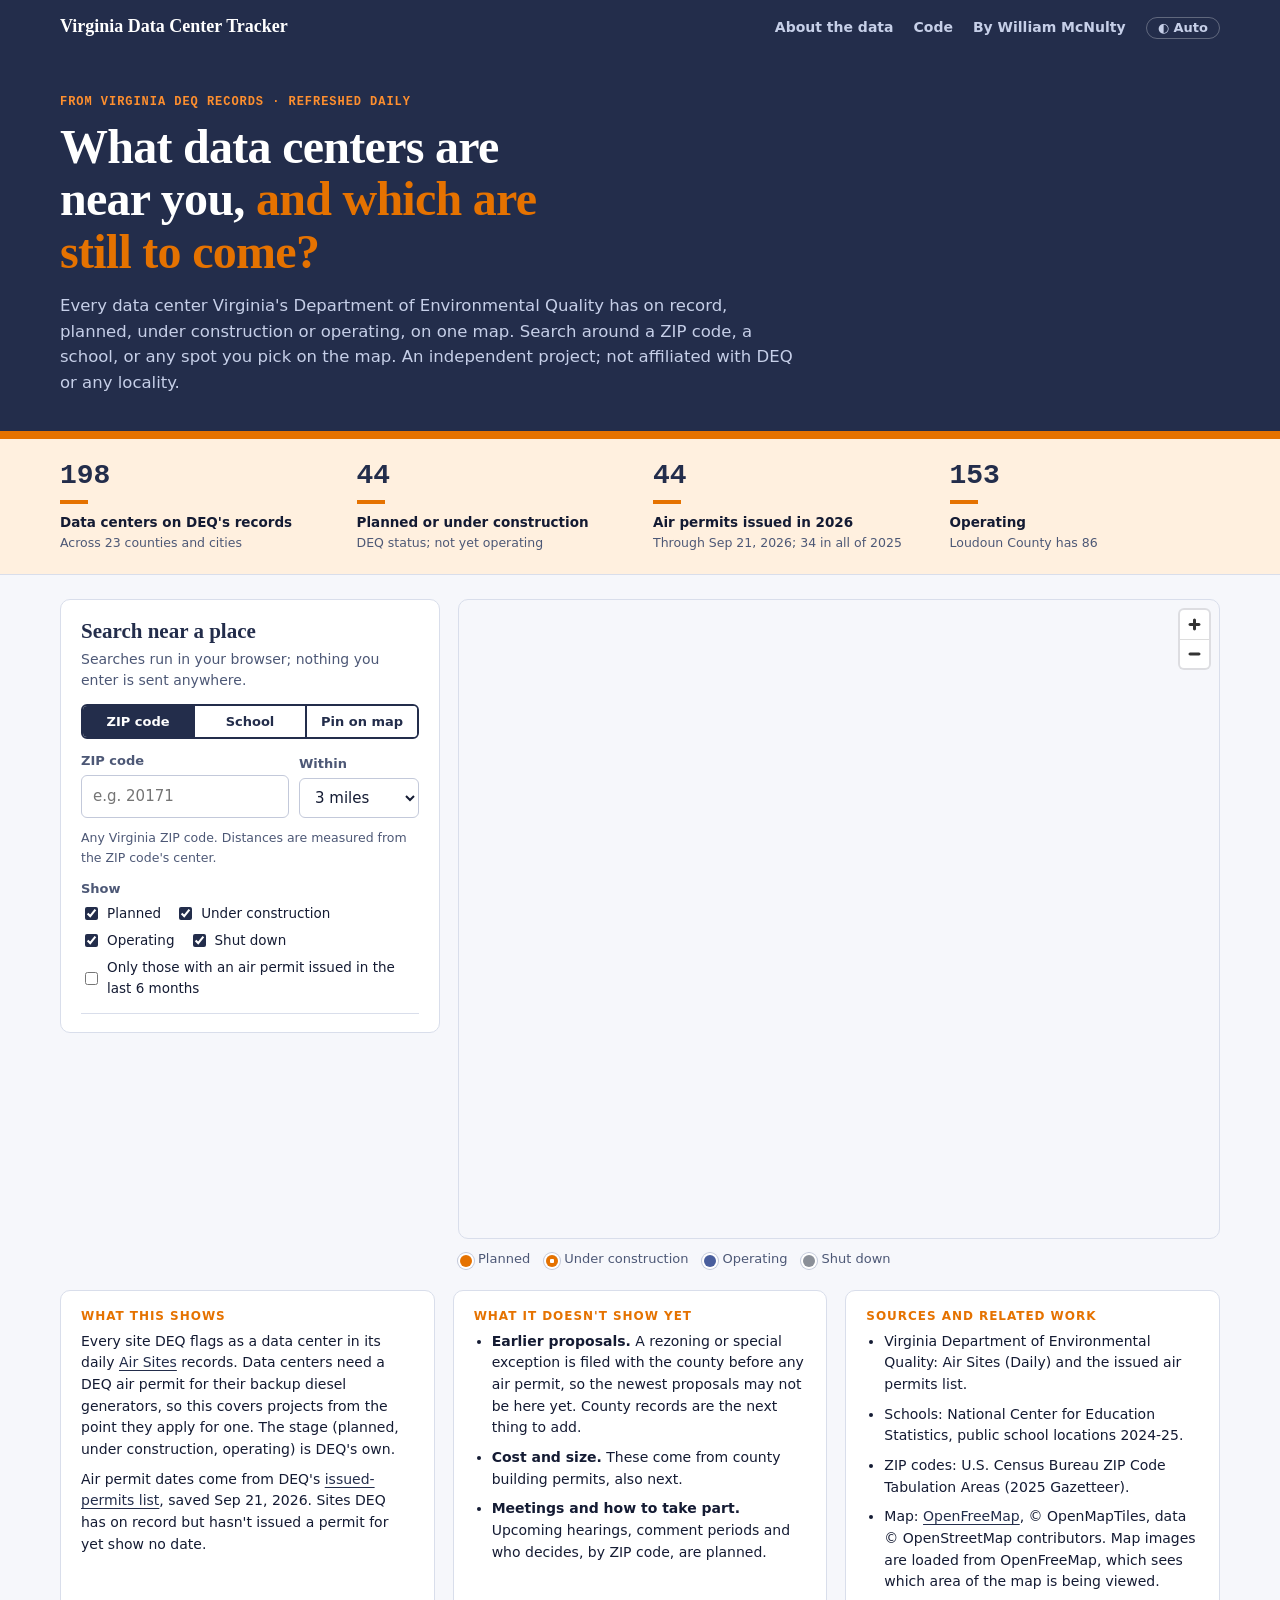
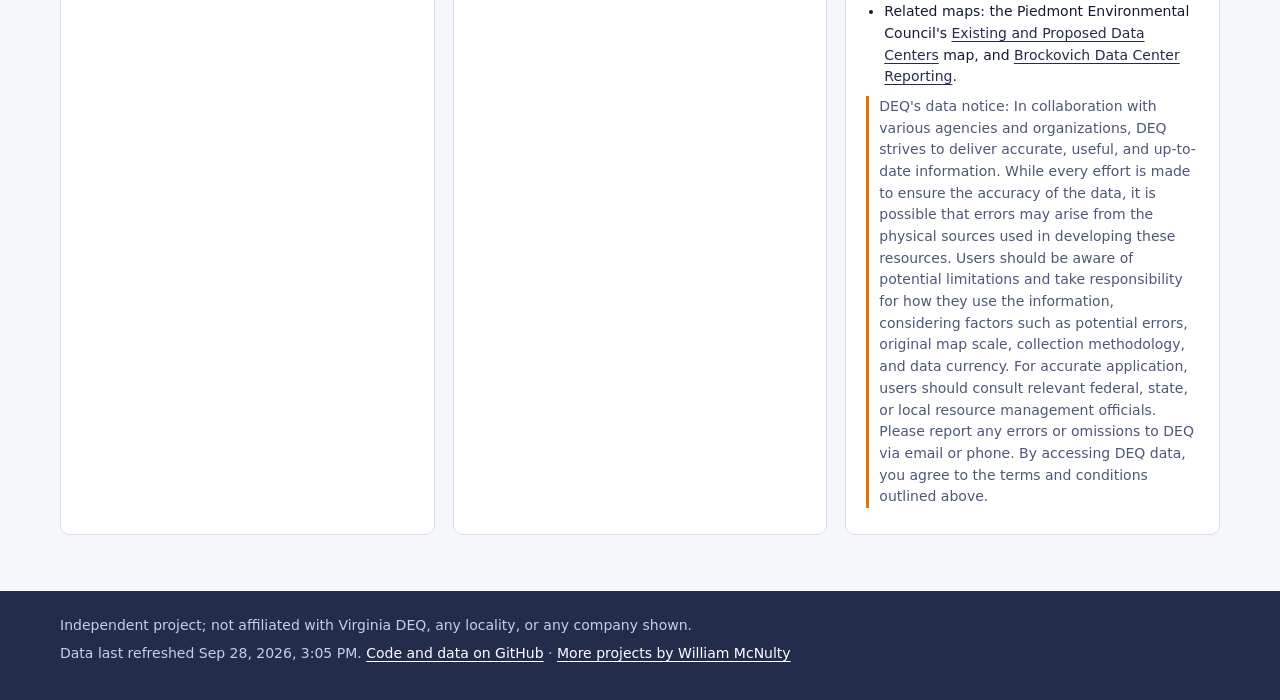
==== commit f01b08d1: "Add a light/dark/auto theme switcher; the map swaps basemaps with the theme" ====
--- a/site/index.html
+++ b/site/index.html
@@ -7,6 +7,7 @@
 <meta name="description" content="Every data center Virginia's Department of Environmental Quality knows about, on a map: planned, under construction and operating. Search by ZIP code, school or a pin on the map.">
 <meta name="theme-color" content="#232d4b">
 <link rel="stylesheet" href="vendor/maplibre-gl.css">
+<script src="theme.js"></script>
 <style>
   /* Same design language as willmcnulty.github.io and the UVA Capital Plan Tracker. Map marker colors were checked
      for colorblind separation (every pair, since any two points can sit side by side) against the basemap
@@ -24,8 +25,9 @@
     --sans: "Segoe UI", system-ui, -apple-system, "Helvetica Neue", Arial, sans-serif;
     --mono: "Cascadia Mono", "SF Mono", Consolas, "Liberation Mono", monospace;
   }
+  /* Dark: follows the device (Auto) unless the theme button picked Light; or always when it picked Dark. */
   @media (prefers-color-scheme: dark) {
-    :root {
+    :root:not([data-theme="light"]) {
       color-scheme: dark;
       --page: #0d1120; --surface: #161c30; --ink: #eef1fa; --ink-2: #a6b1cf; --muted: #8c97b8;
       --line: #2b3454; --grid: #232b45; --axis: #34406a;
@@ -33,6 +35,14 @@
       --band: #1a2240; --band-muted: #b9c4e4; --link: #b6c4f5; --wash: rgba(174, 189, 240, 0.07);
       --st-operating: #6f86e0; --st-planned: #d0650a; --st-shutdown: #8a8f98;
     }
+  }
+  :root[data-theme="dark"] {
+    color-scheme: dark;
+    --page: #0d1120; --surface: #161c30; --ink: #eef1fa; --ink-2: #a6b1cf; --muted: #8c97b8;
+    --line: #2b3454; --grid: #232b45; --axis: #34406a;
+    --navy: #aebdf0; --orange: #ff8f2e; --orange-tint: #2a1e12; --blue-tint: #1e2746;
+    --band: #1a2240; --band-muted: #b9c4e4; --link: #b6c4f5; --wash: rgba(174, 189, 240, 0.07);
+    --st-operating: #6f86e0; --st-planned: #d0650a; --st-shutdown: #8a8f98;
   }
   * { box-sizing: border-box; }
   body { margin: 0; background: var(--page); color: var(--ink); font: 15px/1.55 var(--sans); }
@@ -46,6 +56,8 @@
   .topbar nav { display: flex; gap: 20px; flex-wrap: wrap; font-size: 14px; font-weight: 600; }
   .topbar nav a { color: var(--band-muted); text-decoration: none; }
   .topbar nav a:hover { color: var(--orange); }
+  .theme-btn { font: 600 13px var(--sans); color: var(--band-muted); background: none; border: 1px solid rgba(255, 255, 255, 0.28); border-radius: 999px; padding: 2px 11px; cursor: pointer; }
+  .theme-btn:hover { color: var(--orange); border-color: var(--orange); }
   .hero { border-bottom: 8px solid var(--orange); }
   .hero .wrap { padding-block: 40px 36px; }
   .kicker { font: 700 12px var(--mono); letter-spacing: 0.08em; text-transform: uppercase; color: #ff8f2e; margin-bottom: 12px; }
@@ -138,6 +150,7 @@
         <a href="#about">About the data</a>
         <a href="https://github.com/WillMcNulty/Virginia-Data-Center-Tracker">Code</a>
         <a href="https://willmcnulty.github.io/">By William McNulty</a>
+        <button type="button" class="theme-btn" data-theme-toggle>◐ Auto</button>
       </nav>
     </div>
   </header>
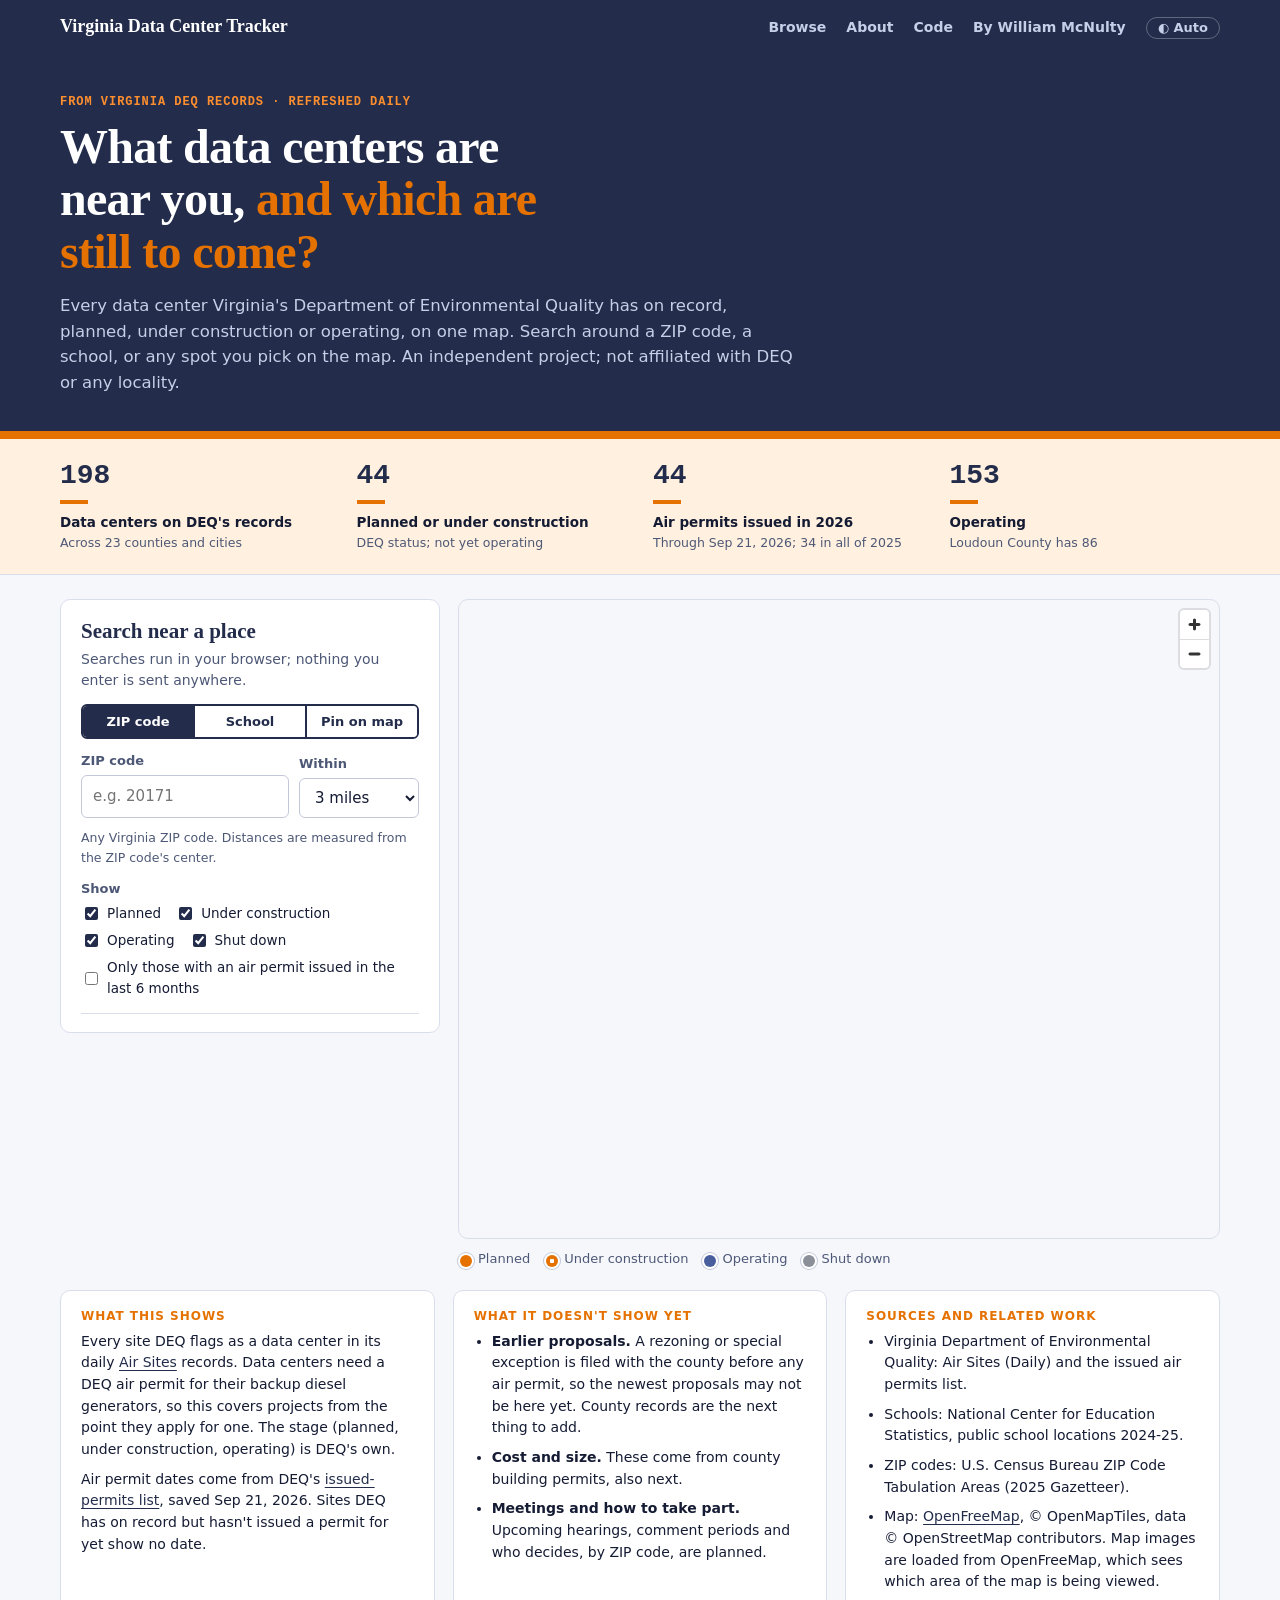
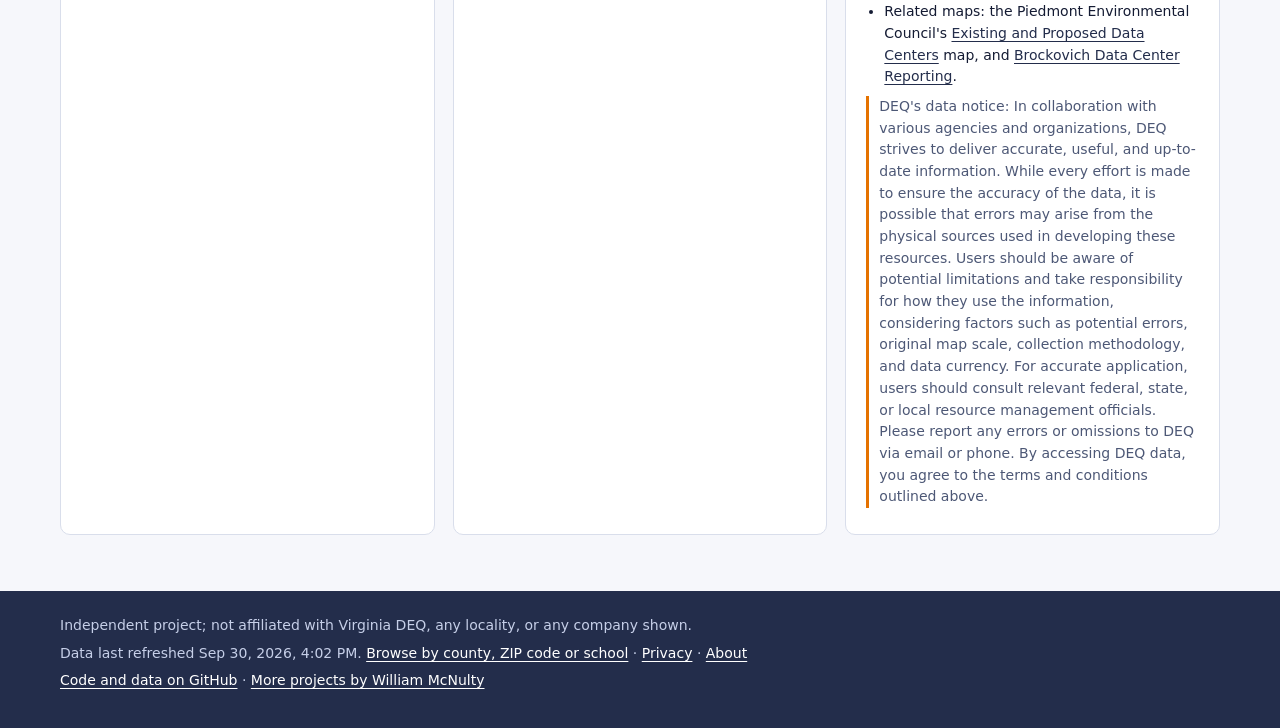
==== commit 45a76967: "Add static pages per county, ZIP code and school, Browse/About/Privacy pages, a sitemap and a hidden" ====
--- a/site/index.html
+++ b/site/index.html
@@ -147,7 +147,9 @@
     <div class="wrap">
       <strong>Virginia Data Center Tracker</strong>
       <nav aria-label="Links">
-        <a href="#about">About the data</a>
+        <a href="browse/">Browse</a>
+        <a href="about/">About</a>
+        <a id="support-link" href="#" hidden></a>
         <a href="https://github.com/WillMcNulty/Virginia-Data-Center-Tracker">Code</a>
         <a href="https://willmcnulty.github.io/">By William McNulty</a>
         <button type="button" class="theme-btn" data-theme-toggle>◐ Auto</button>
@@ -259,7 +261,8 @@
   <footer class="band">
     <div class="wrap" id="footer">
       <div>Independent project; not affiliated with Virginia DEQ, any locality, or any company shown.</div>
-      <div>Data last refreshed <span id="built"></span>. <a href="https://github.com/WillMcNulty/Virginia-Data-Center-Tracker">Code and data on GitHub</a> · <a href="https://willmcnulty.github.io/">More projects by William McNulty</a></div>
+      <div>Data last refreshed <span id="built"></span>. <a href="browse/">Browse by county, ZIP code or school</a> · <a href="privacy/">Privacy</a> · <a href="about/">About</a></div>
+      <div> <a href="https://github.com/WillMcNulty/Virginia-Data-Center-Tracker">Code and data on GitHub</a> · <a href="https://willmcnulty.github.io/">More projects by William McNulty</a></div>
     </div>
   </footer>
   <script type="module" src="app.js"></script>
